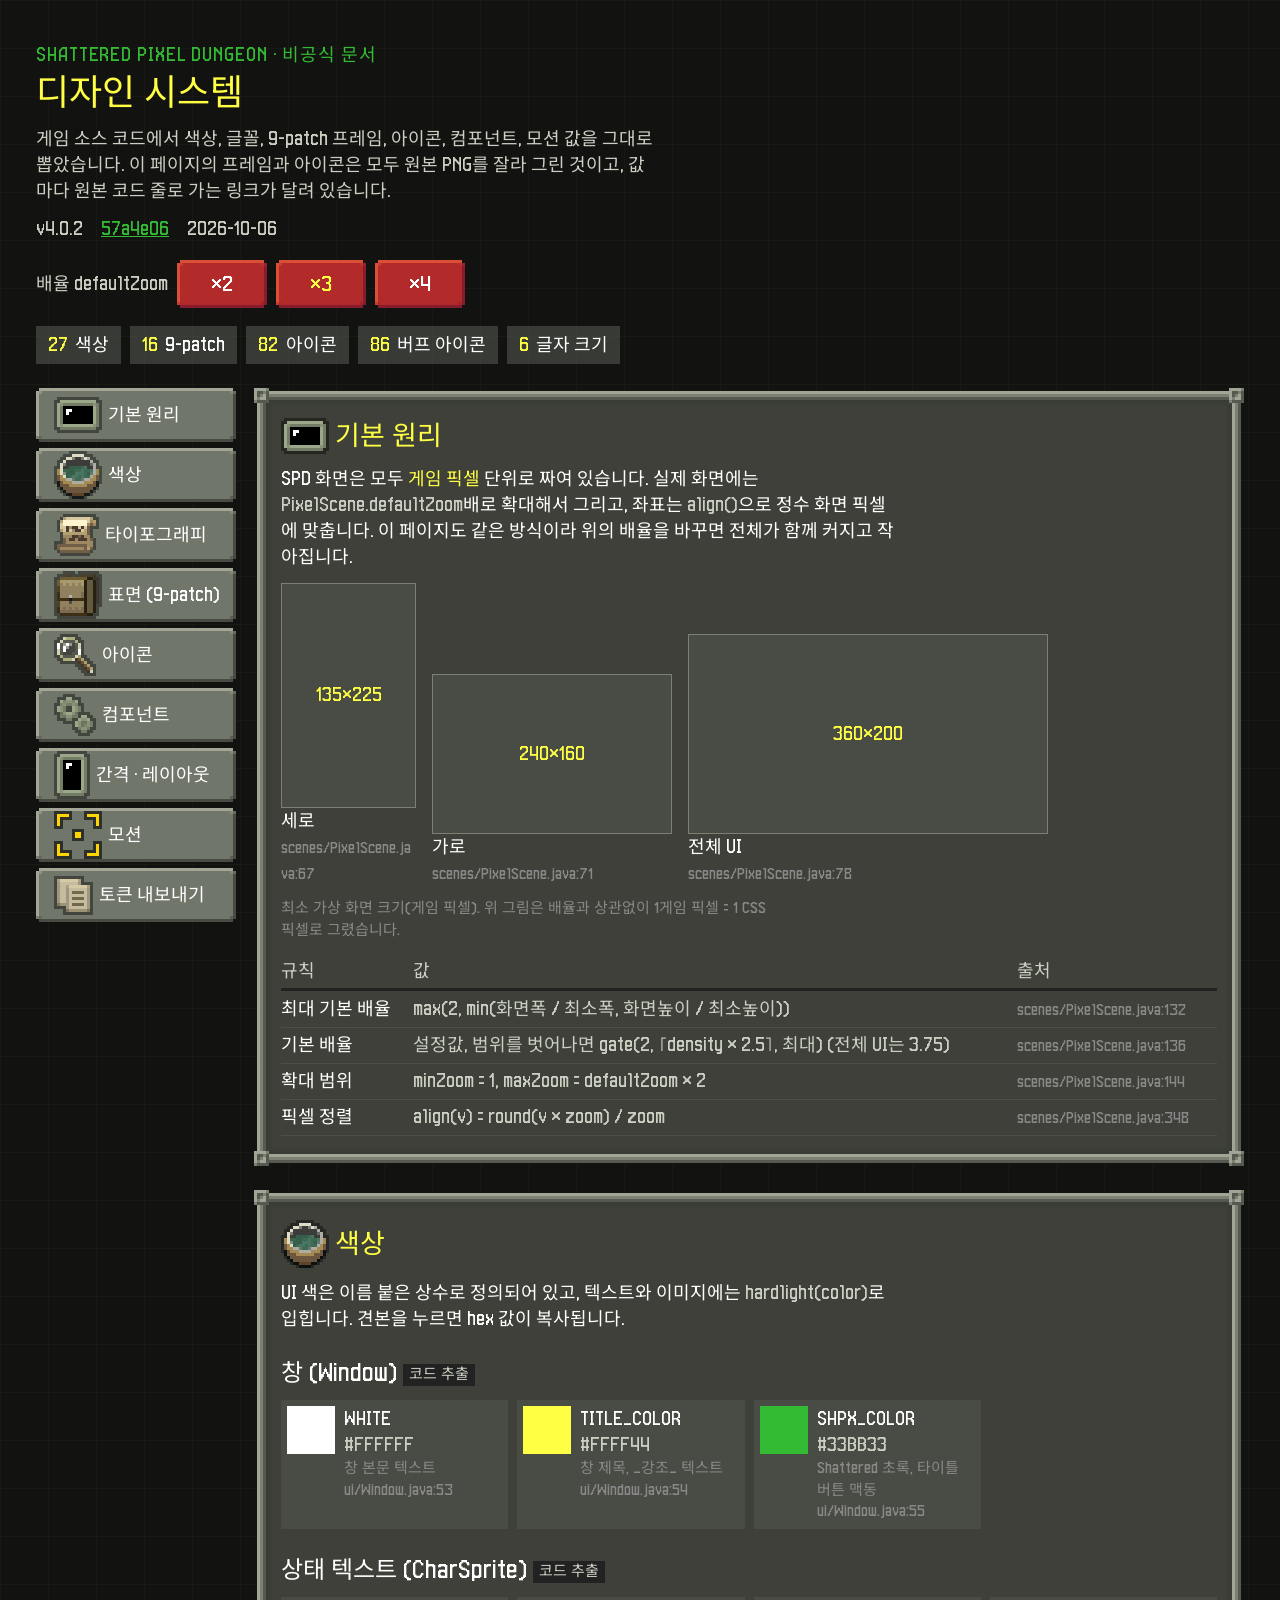
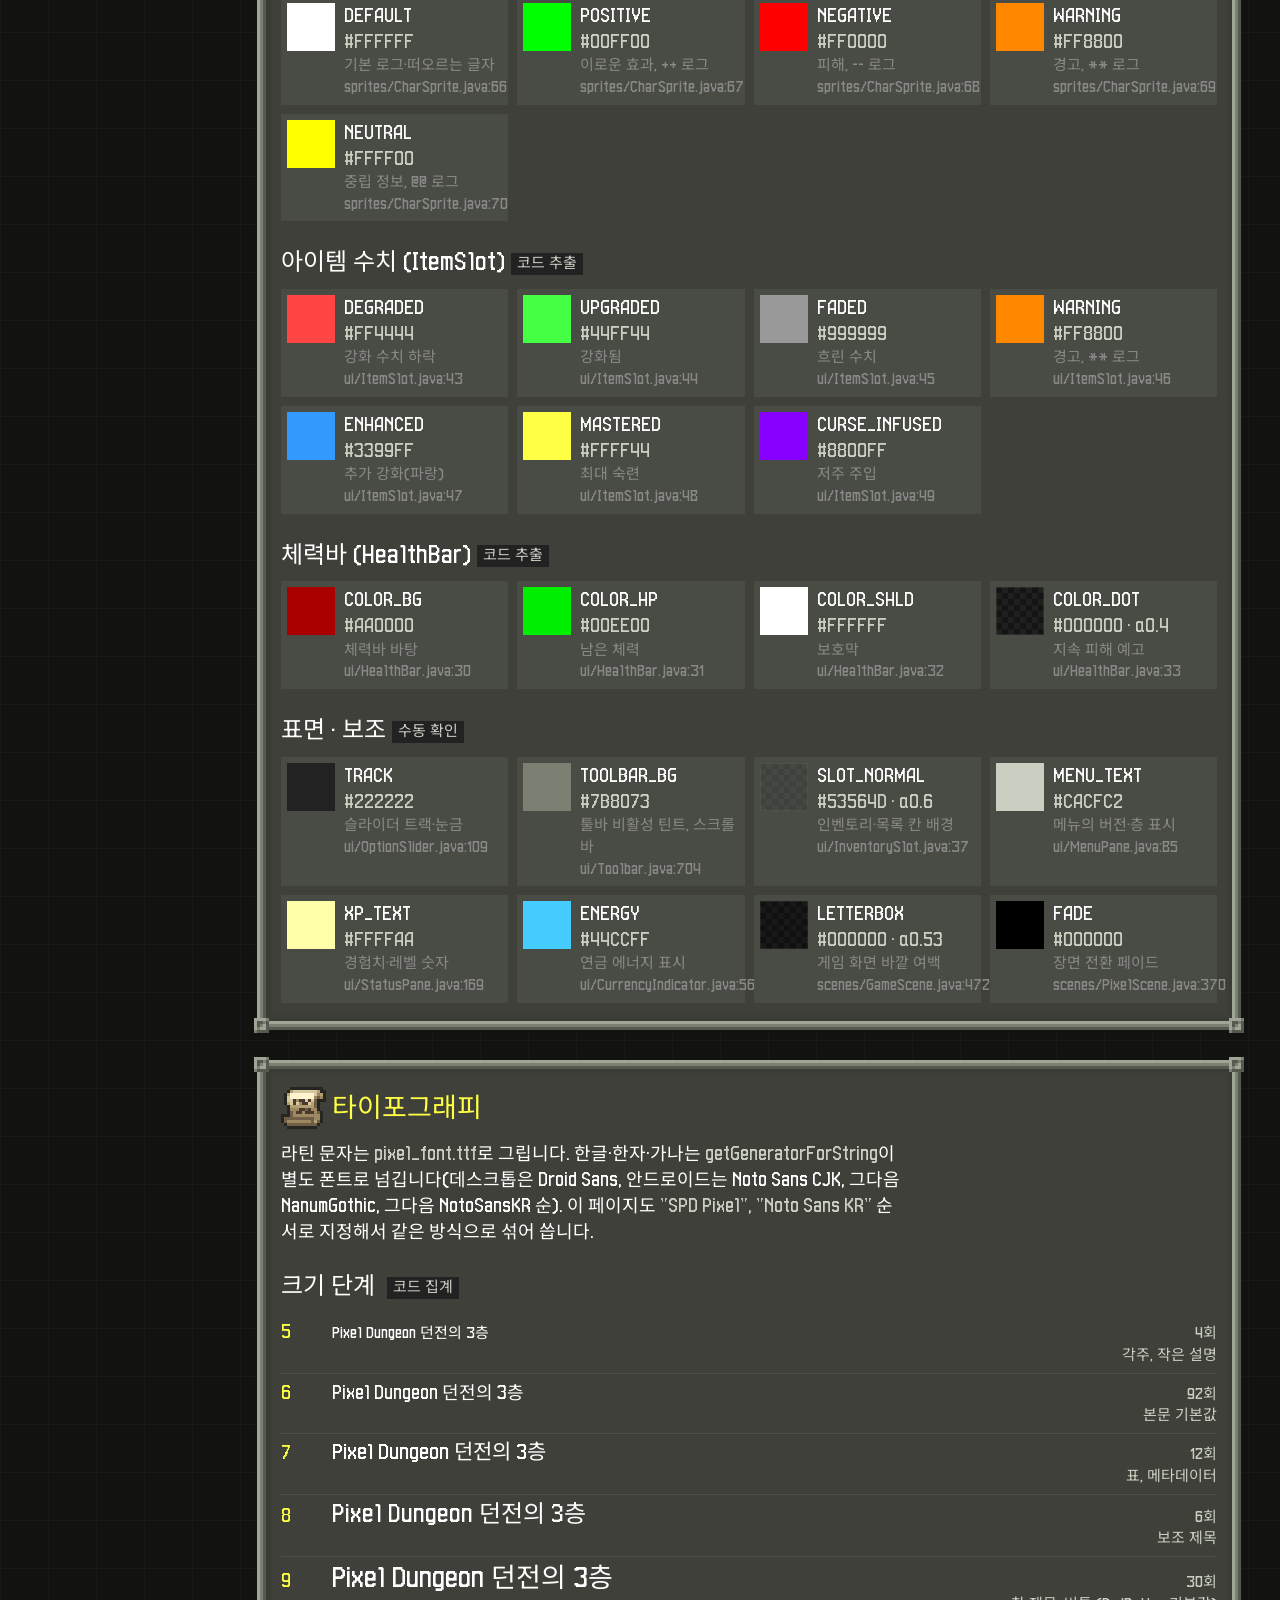
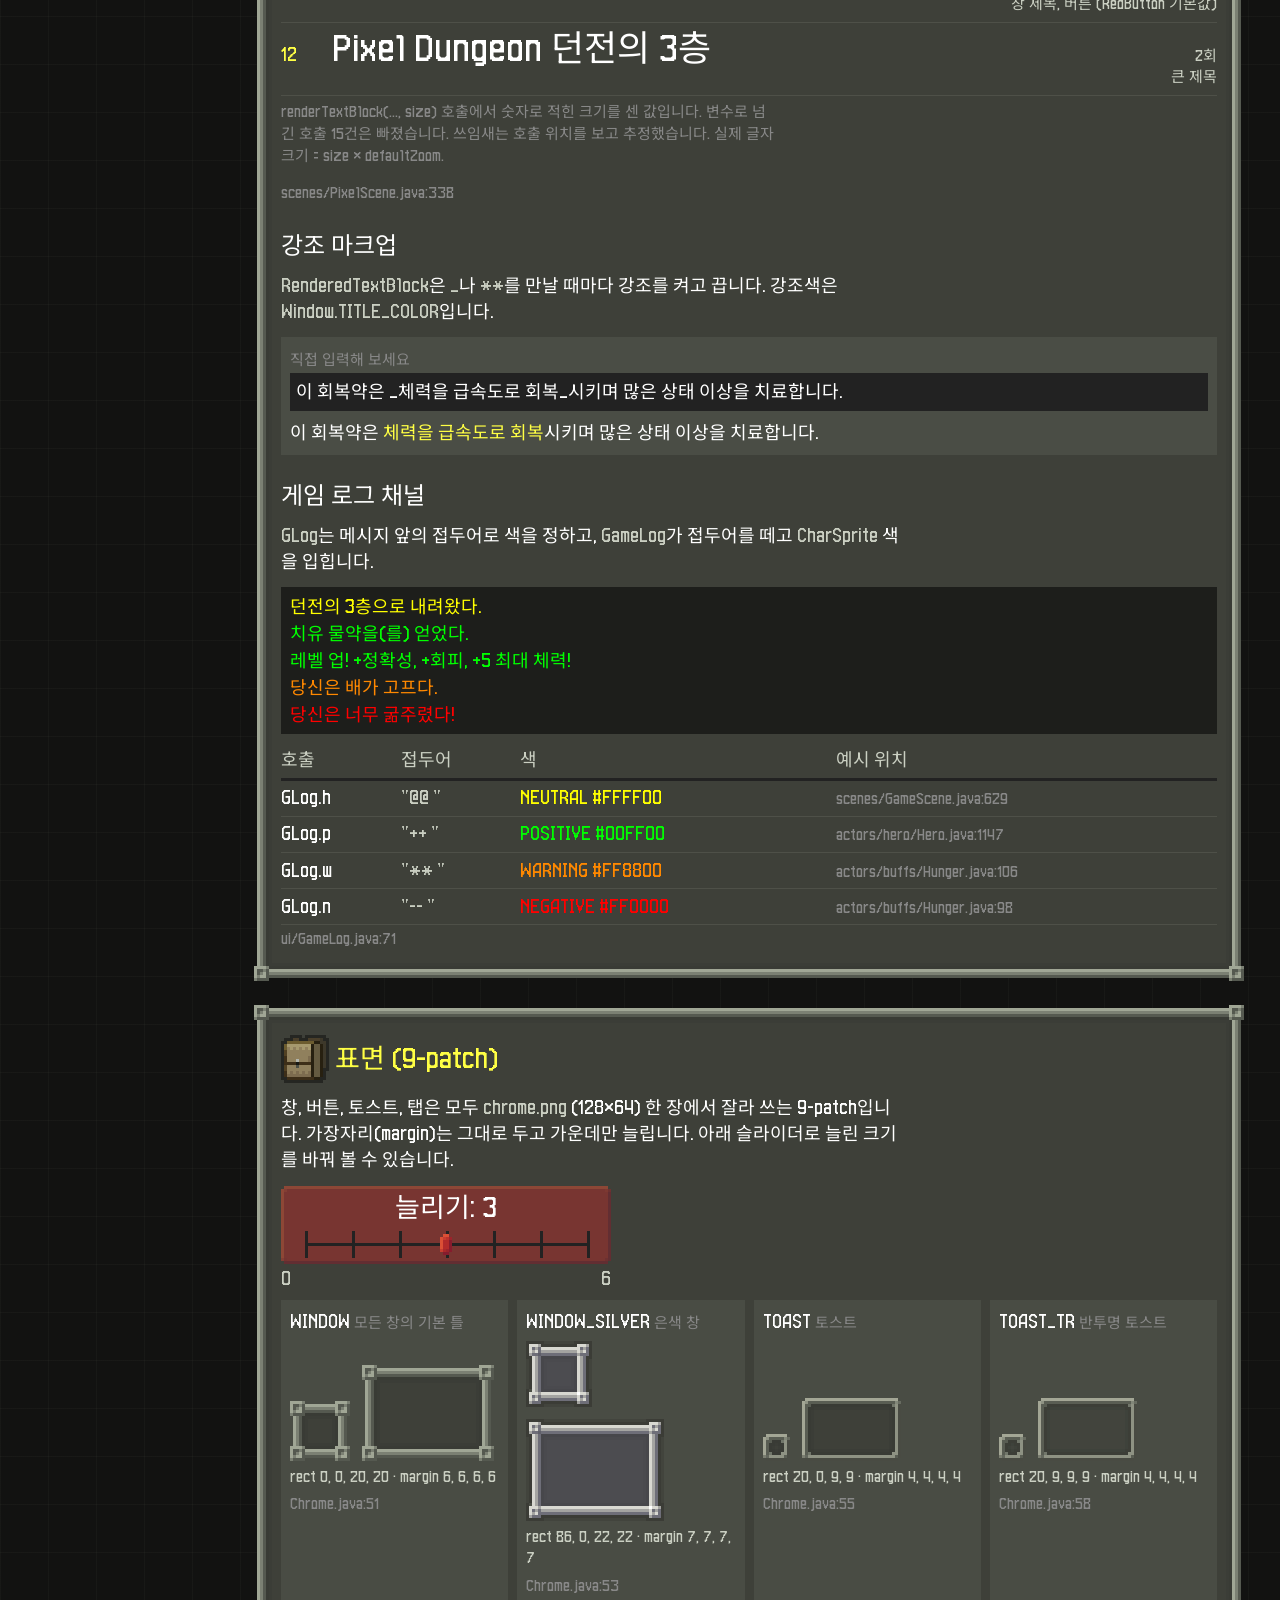
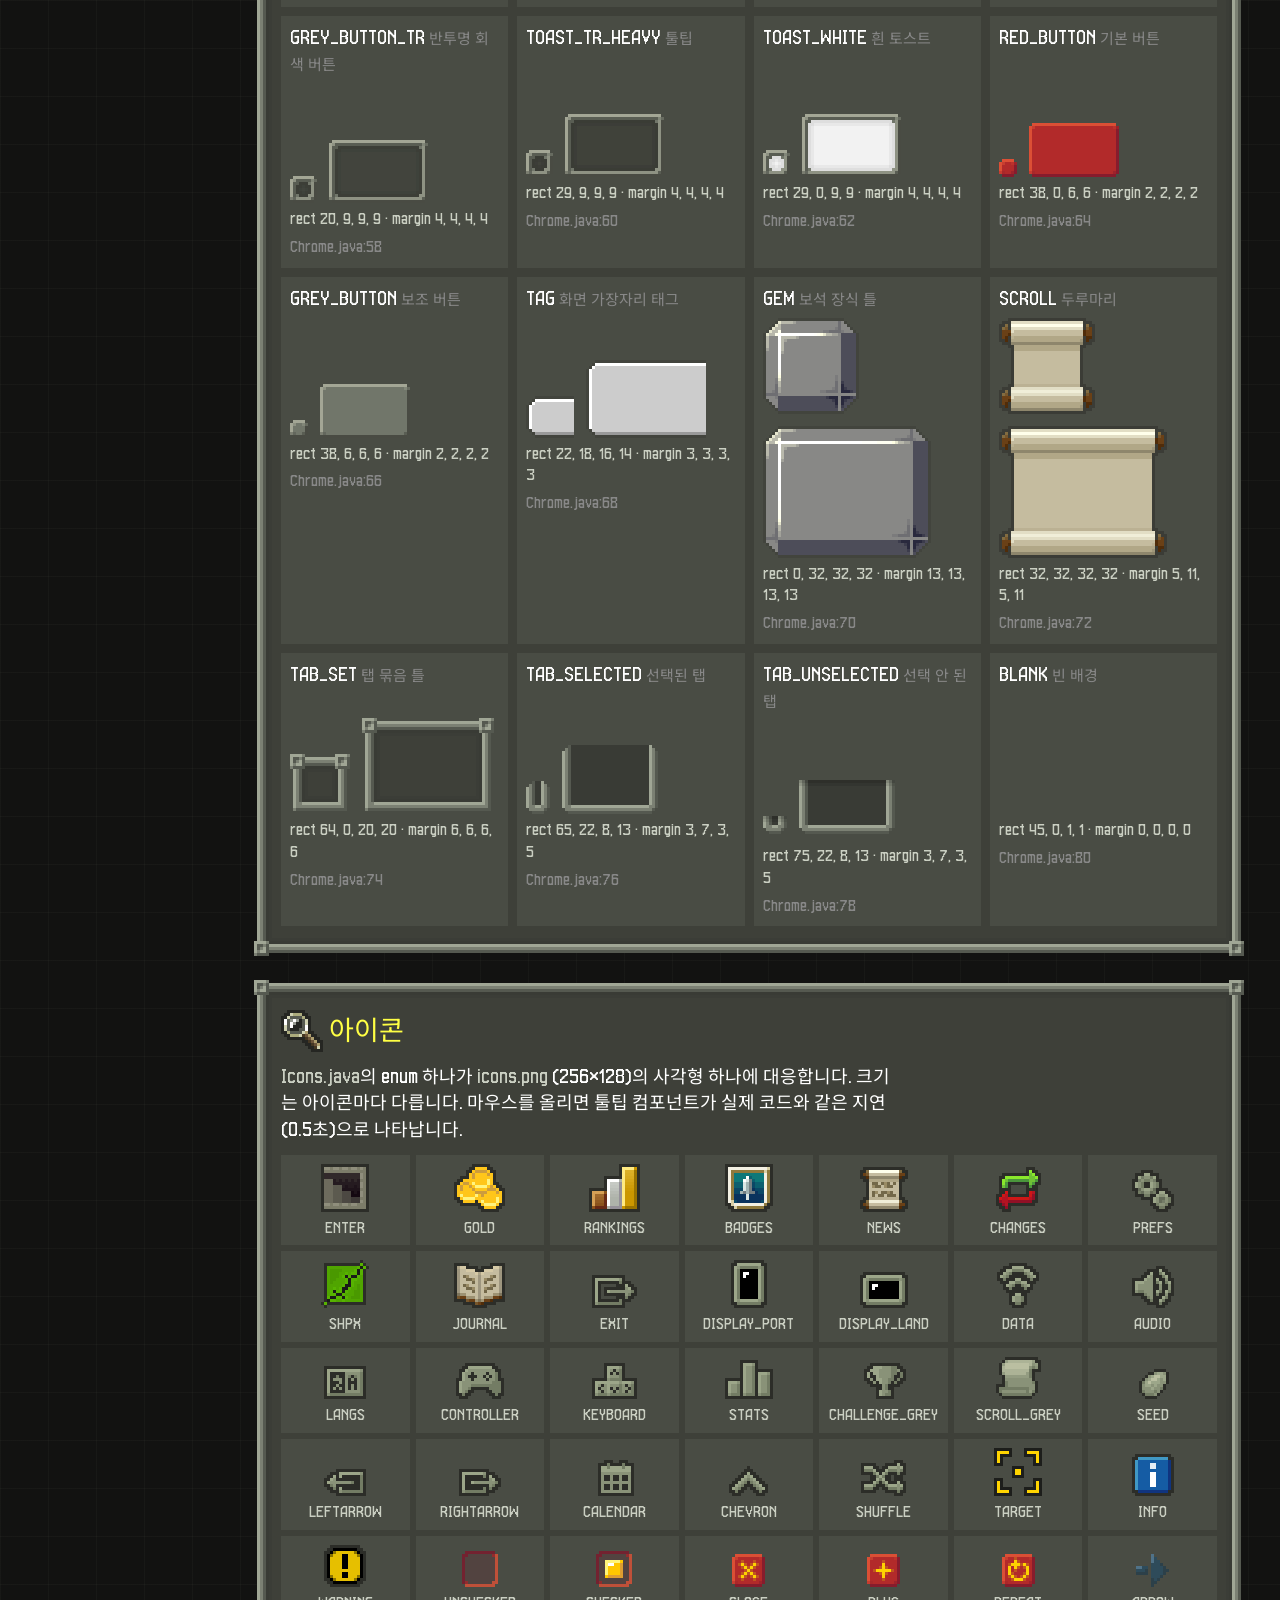
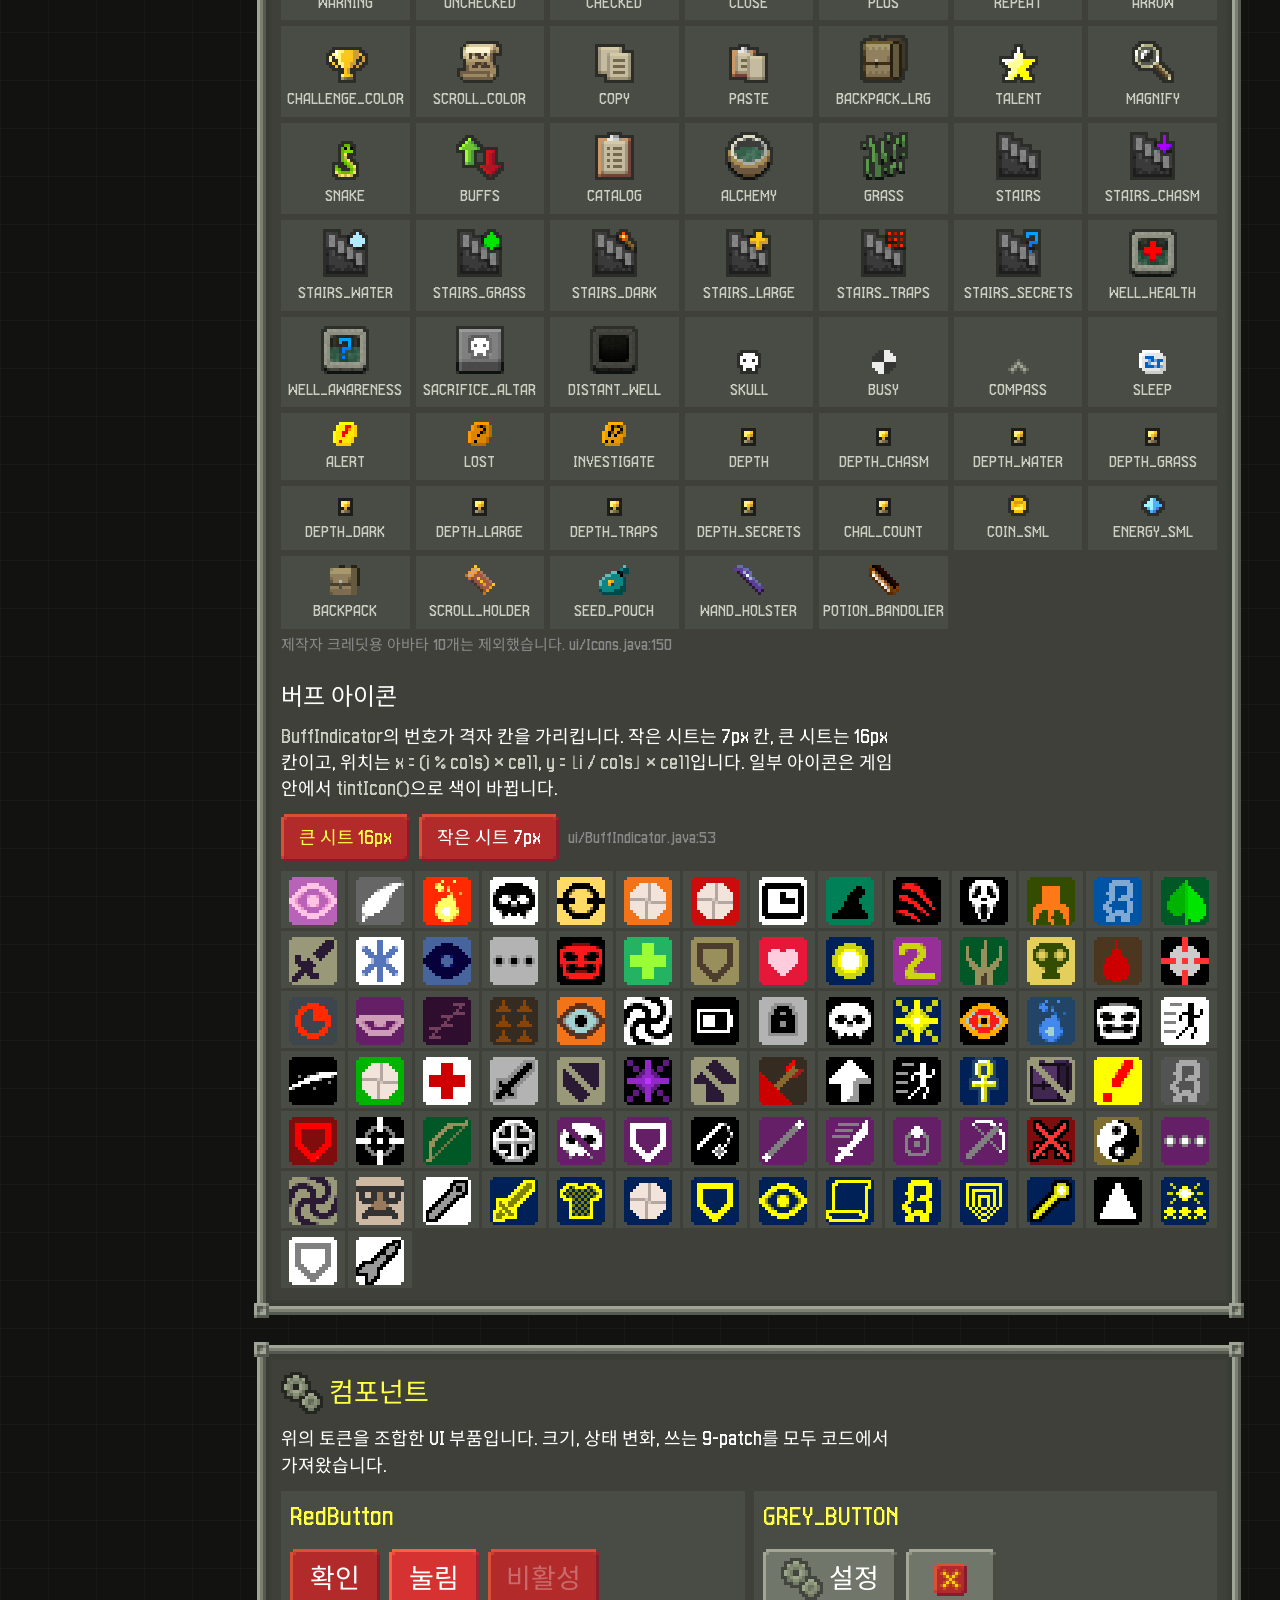
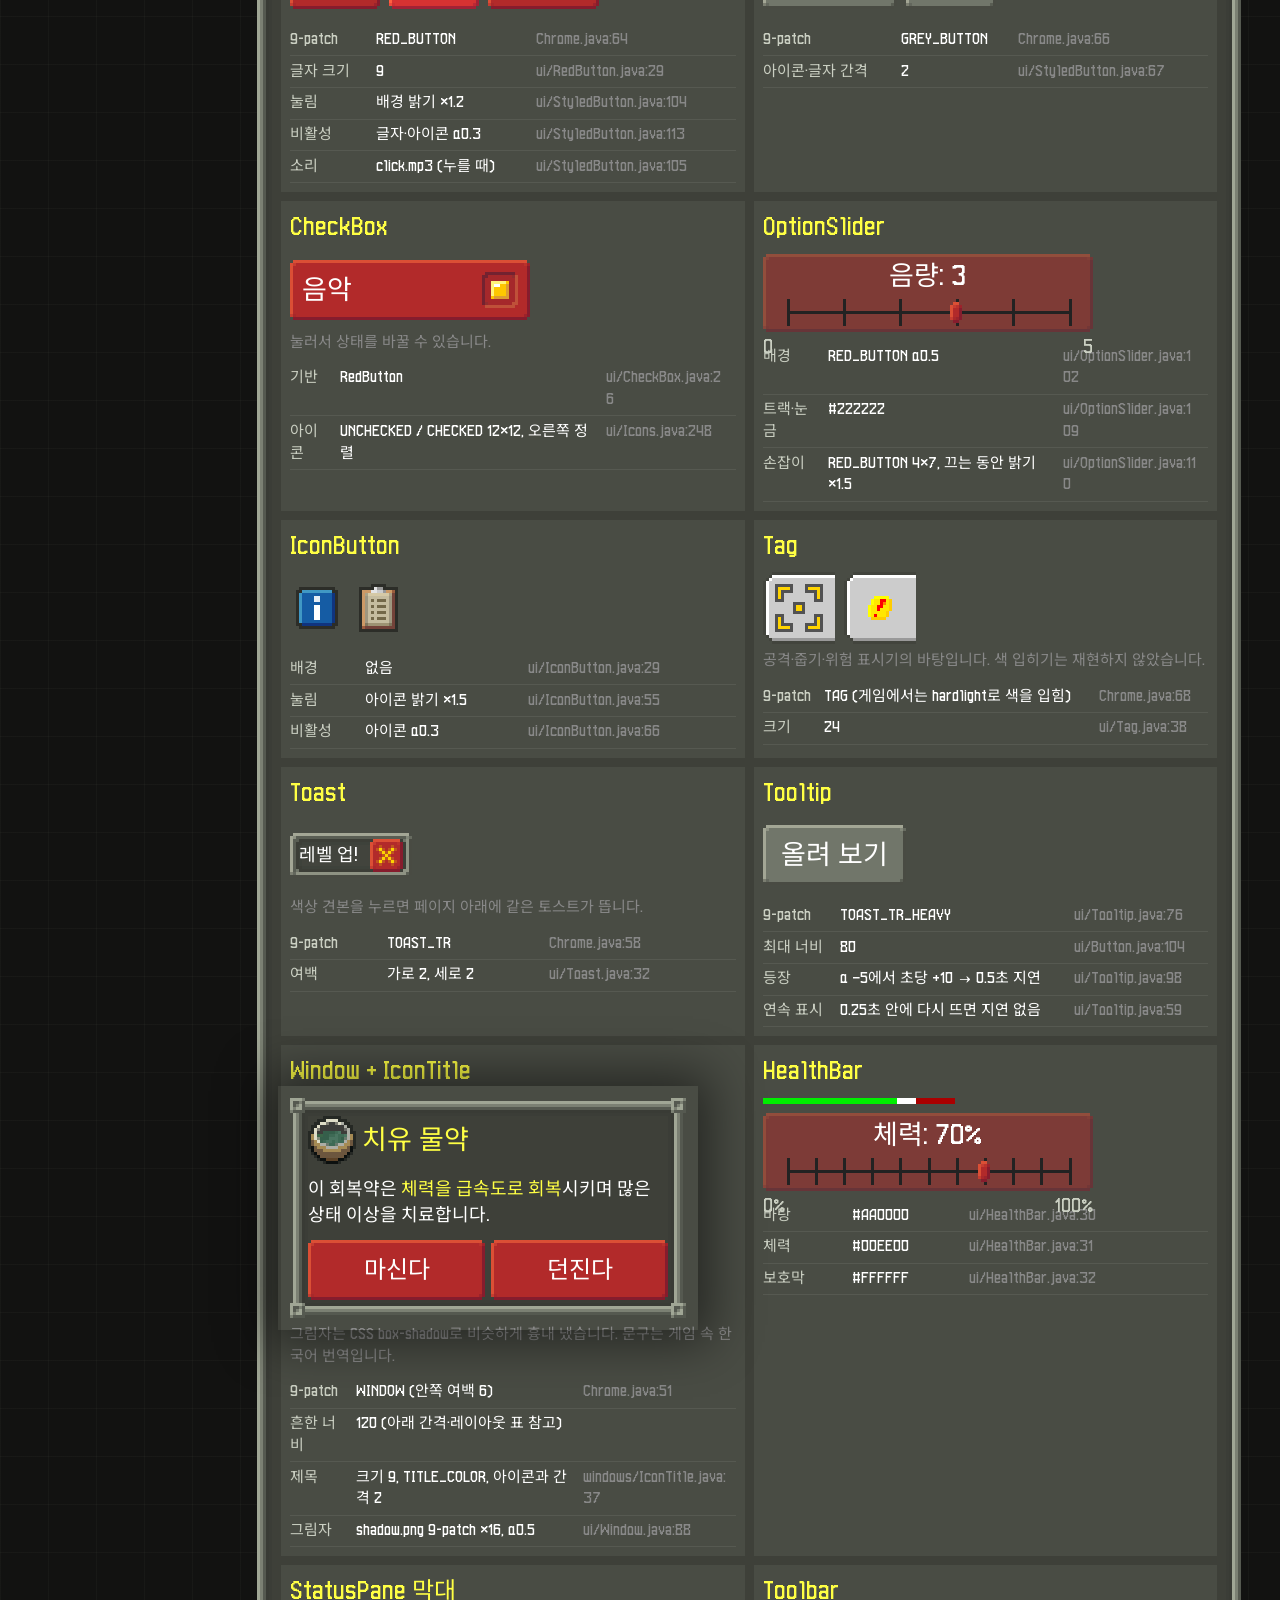
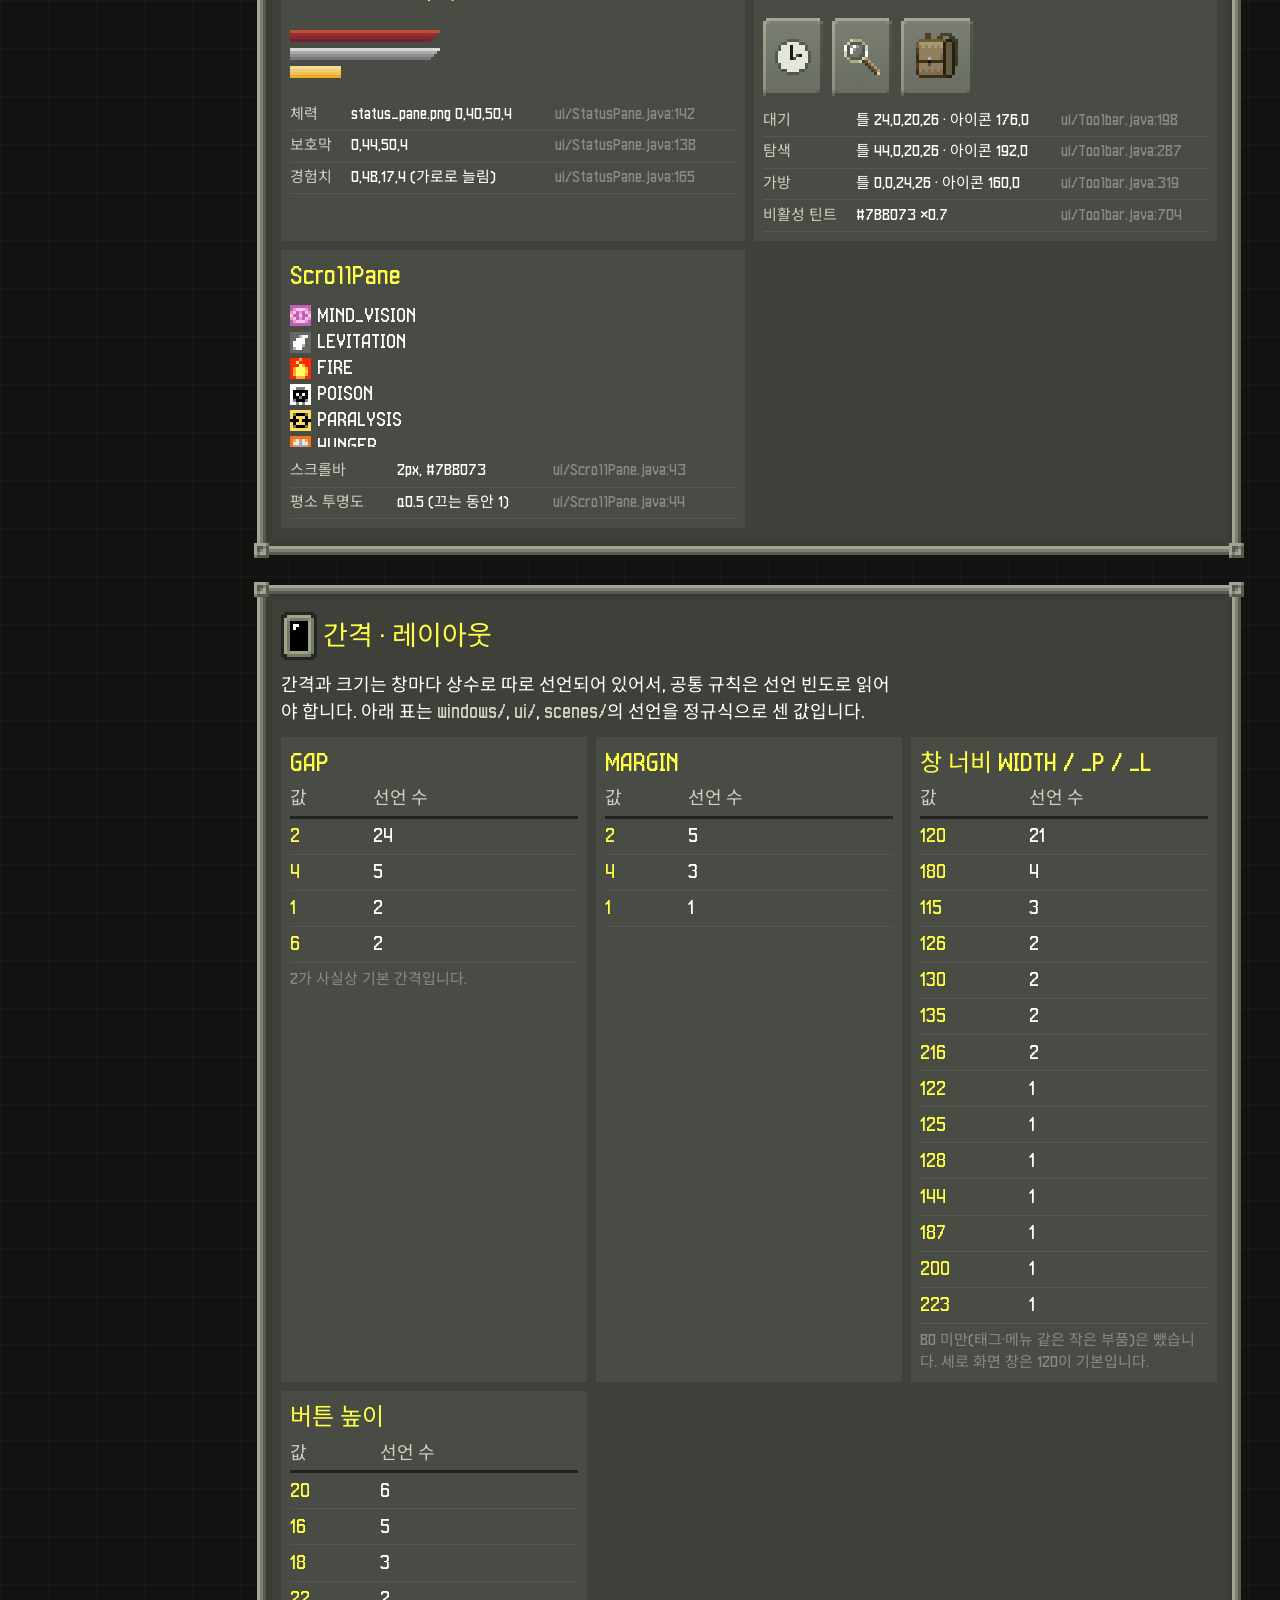
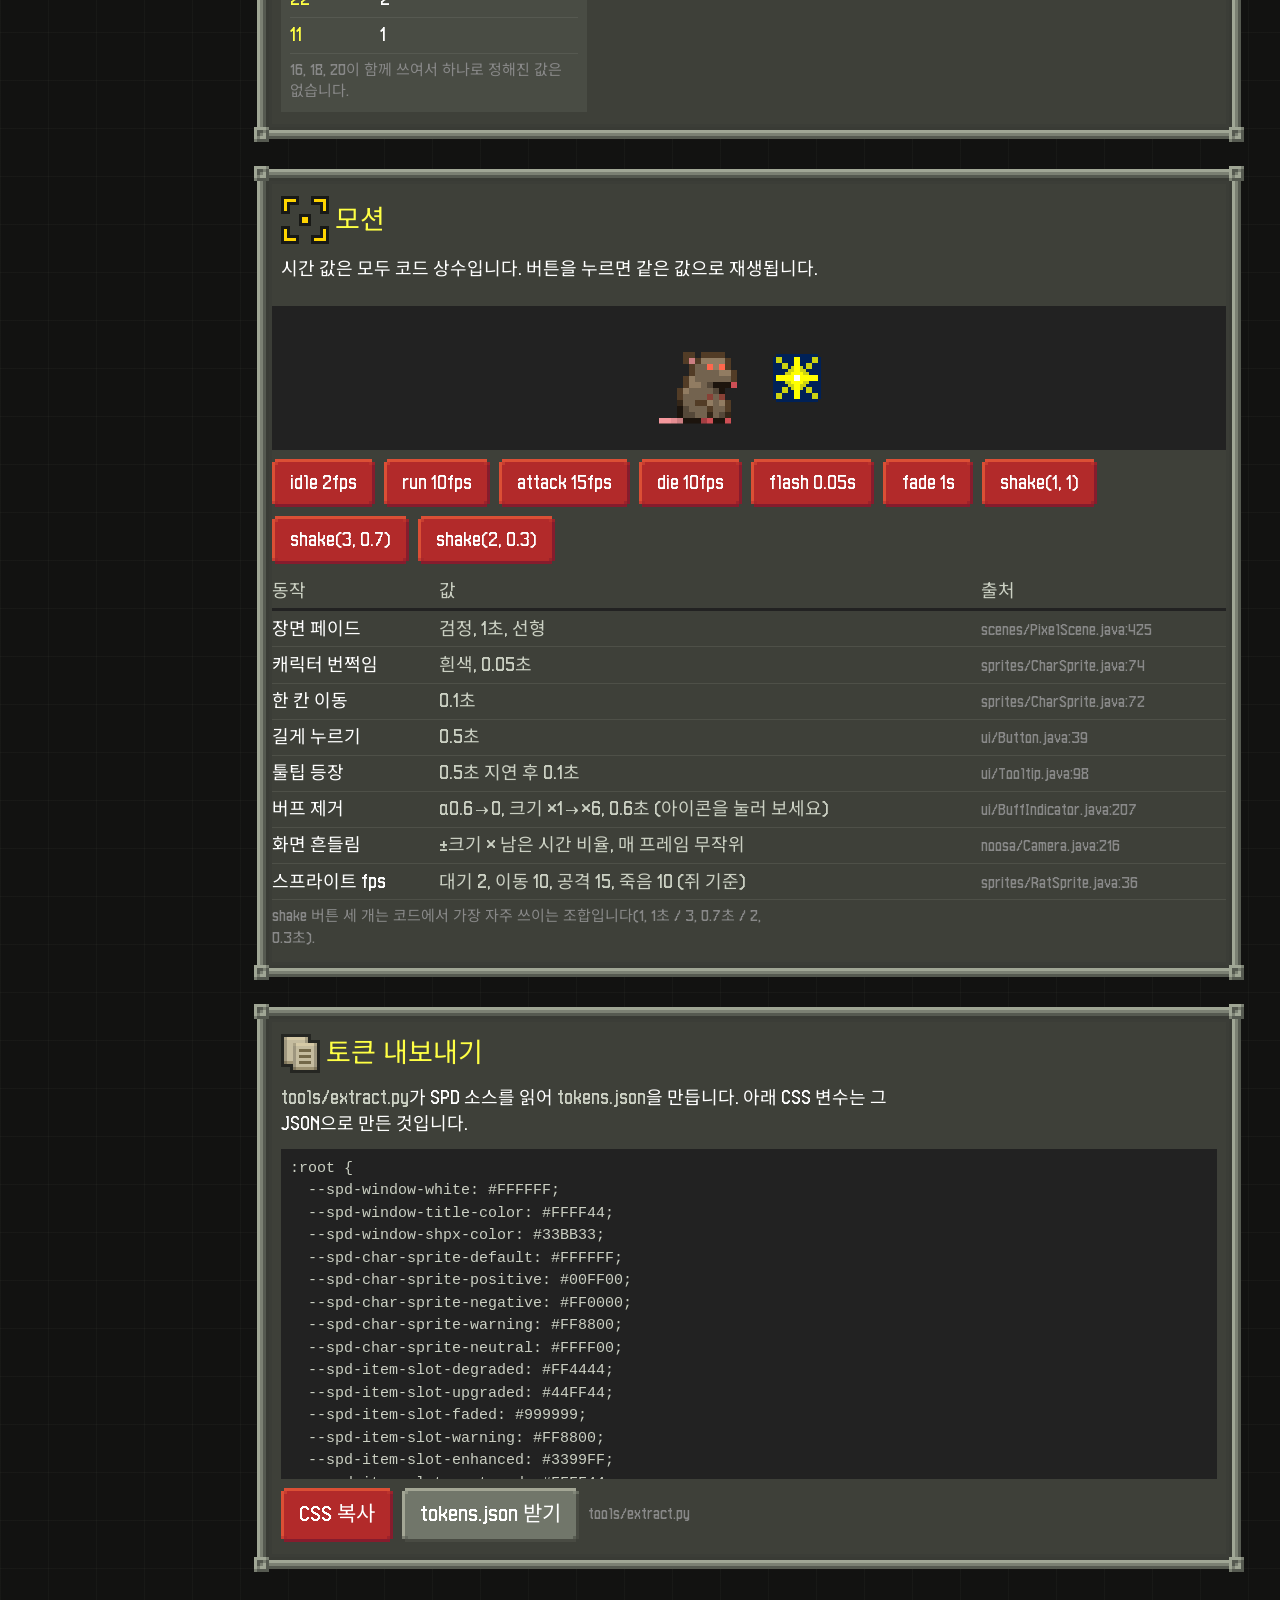
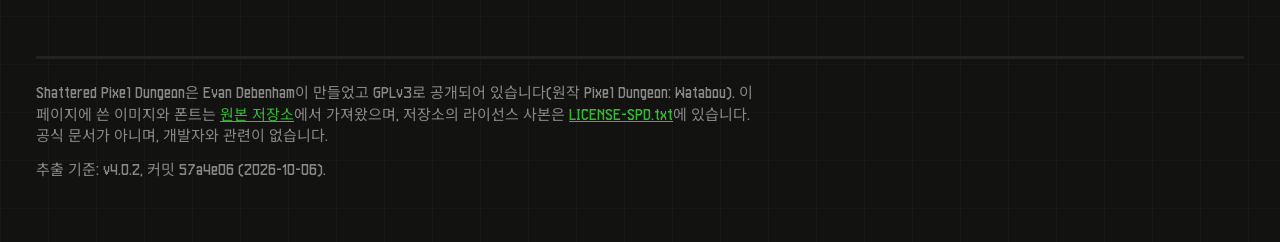
==== index.html @ 83bd65cb "Document SPD's UI design system from its source code Make Shattered Pixel Dungeon's visual language " ====
<!doctype html>
<html lang="ko">
<head>
<meta charset="utf-8">
<meta name="viewport" content="width=device-width, initial-scale=1">
<title>SPD 디자인 시스템</title>
<meta name="description" content="Shattered Pixel Dungeon 소스 코드에서 추출한 디자인 토큰과 UI 컴포넌트 문서 (비공식)">
<link rel="preconnect" href="https://fonts.googleapis.com">
<link rel="preconnect" href="https://fonts.gstatic.com" crossorigin>
<link href="https://fonts.googleapis.com/css2?family=Noto+Sans+KR:wght@400;700&display=swap" rel="stylesheet">
<style>
@font-face { font-family: "SPD Pixel"; src: url("assets/pixel_font.ttf") format("truetype"); font-display: swap; }

:root {
  --z: 3;                         /* PixelScene.defaultZoom: 1 game px = z CSS px */
  --u: calc(var(--z) * 1px);
  /* palette straight from the source (see 색상 section) */
  --white: #FFFFFF;               /* Window.WHITE */
  --title: #FFFF44;               /* Window.TITLE_COLOR */
  --shpx: #33BB33;                /* Window.SHPX_COLOR */
  --menu: #CACFC2;                /* MenuPane version text */
  --dim: #888888;                 /* TitleScene version text */
  --toolbar: #7B8073;             /* Toolbar.BGCOLOR / ScrollPane.THUMB_COLOR */
  --track: #222222;               /* OptionSlider track */
  --slot: rgba(83, 86, 77, .6);   /* InventorySlot.NORMAL 0x9953564D */
  --bg: #121211;                  /* page only, not a game token */
  --font: "SPD Pixel", "Noto Sans KR", sans-serif;
}

* { box-sizing: border-box; }
html { scroll-behavior: smooth; scroll-padding-top: 16px; }
body {
  margin: 0; color: var(--white); font-family: var(--font);
  font-size: calc(6 * var(--u)); line-height: 1.45;
  background-color: var(--bg);
  background-image:
    linear-gradient(rgba(123,128,115,.06) 1px, transparent 1px),
    linear-gradient(90deg, rgba(123,128,115,.06) 1px, transparent 1px);
  background-size: calc(16 * var(--u)) calc(16 * var(--u));
  -webkit-font-smoothing: none;
}
a { color: var(--shpx); }
:focus-visible { outline: 2px solid var(--shpx); outline-offset: 2px; }
.t5 { font-size: calc(5 * var(--u)); } .t6 { font-size: calc(6 * var(--u)); }
.t7 { font-size: calc(7 * var(--u)); } .t8 { font-size: calc(8 * var(--u)); }
.t9 { font-size: calc(9 * var(--u)); } .t12 { font-size: calc(12 * var(--u)); }
.hl { color: var(--title); }
.dim { color: var(--dim); }
.menu { color: var(--menu); }
code, .mono { font-family: var(--font); color: var(--menu); }
p { margin: 0 0 calc(4 * var(--u)); max-width: 62ch; }

/* ---------- sprites & 9-patch ---------- */
.spr {
  display: inline-block; flex: none; vertical-align: middle;
  width: calc(var(--w) * var(--u)); height: calc(var(--h) * var(--u));
  background-repeat: no-repeat;
  background-position: calc(var(--x) * var(--u) * -1) calc(var(--y) * var(--u) * -1);
  background-size: calc(var(--sw) * var(--u)) calc(var(--sh) * var(--u));
  image-rendering: pixelated;
}
.ch {
  border-style: solid; border-image-repeat: stretch; image-rendering: pixelated;
  border-width: calc(var(--mt) * var(--u)) calc(var(--mr) * var(--u)) calc(var(--mb) * var(--u)) calc(var(--ml) * var(--u));
}

/* ---------- page layout ---------- */
.wrap { max-width: 1240px; margin: 0 auto; padding: 0 16px; }
header.top { padding: calc(14 * var(--u)) 0 calc(8 * var(--u)); }
.kicker { color: var(--shpx); letter-spacing: .05em; }
h1 { margin: calc(2 * var(--u)) 0 calc(4 * var(--u)); font-size: calc(12 * var(--u)); line-height: 1.1; color: var(--title); font-weight: 400; }
.meta { display: flex; flex-wrap: wrap; gap: calc(2 * var(--u)) calc(6 * var(--u)); color: var(--menu); }
.zoom { display: flex; align-items: center; gap: calc(3 * var(--u)); margin-top: calc(6 * var(--u)); flex-wrap: wrap; }
.stats { display: flex; flex-wrap: wrap; gap: calc(3 * var(--u)); margin-top: calc(6 * var(--u)); }
.stat { padding: calc(2 * var(--u)) calc(4 * var(--u)); background: var(--slot); }
.stat b { color: var(--title); font-weight: 400; margin-right: .4em; }

.layout { display: grid; grid-template-columns: minmax(0, 1fr); gap: calc(6 * var(--u)); padding-bottom: calc(20 * var(--u)); }
nav.toc { display: flex; gap: calc(2 * var(--u)); overflow-x: auto; position: sticky; top: 0; z-index: 5; padding: 8px 0; background: var(--bg); }
nav.toc a { white-space: nowrap; text-decoration: none; }
@media (min-width: 980px) {
  .layout { grid-template-columns: 200px minmax(0, 1fr); }
  nav.toc { flex-direction: column; align-self: start; top: 16px; overflow: visible; background: none; padding: 0; }
}

/* ---------- section window ---------- */
section.win { margin-bottom: calc(8 * var(--u)); }
section.win > .inner { padding: calc(4 * var(--u)) calc(3 * var(--u)); }
.icontitle { display: flex; align-items: center; gap: calc(2 * var(--u)); margin: 0 0 calc(4 * var(--u)); font-size: calc(9 * var(--u)); font-weight: 400; color: var(--title); line-height: 1.2; }
h3 { font-size: calc(8 * var(--u)); font-weight: 400; color: var(--white); margin: calc(8 * var(--u)) 0 calc(3 * var(--u)); }
.src { font-size: calc(5 * var(--u)); color: var(--dim); text-decoration: none; word-break: break-all; }
.src:hover { color: var(--shpx); }
.prov { display: inline-block; font-size: calc(5 * var(--u)); padding: 0 calc(2 * var(--u)); background: var(--track); color: var(--menu); margin-left: calc(2 * var(--u)); vertical-align: middle; }
.prov.inf { color: #FF8800; }
.grid { display: grid; gap: calc(3 * var(--u)); grid-template-columns: repeat(auto-fill, minmax(calc(64 * var(--u)), 1fr)); }
.card { background: var(--slot); padding: calc(3 * var(--u)); min-width: 0; }
.row { display: flex; align-items: center; gap: calc(3 * var(--u)); flex-wrap: wrap; }
.scroll-x { overflow-x: auto; }

table { border-collapse: collapse; width: 100%; font-size: calc(6 * var(--u)); }
th, td { text-align: left; padding: calc(1.5 * var(--u)) calc(3 * var(--u)) calc(1.5 * var(--u)) 0; vertical-align: top; }
th { color: var(--menu); font-weight: 400; border-bottom: var(--u) solid var(--track); }
td { border-bottom: 1px solid rgba(123,128,115,.25); }
td.num { color: var(--title); }

/* ---------- swatches ---------- */
.swatch { display: flex; gap: calc(3 * var(--u)); align-items: flex-start; text-align: left; background: var(--slot); padding: calc(2 * var(--u)); border: 0; color: inherit; font: inherit; cursor: pointer; min-width: 0; }
.chip { flex: none; width: calc(16 * var(--u)); height: calc(16 * var(--u)); box-shadow: inset 0 0 0 1px rgba(255,255,255,.15);
  background-image: linear-gradient(45deg,#333 25%,transparent 25%,transparent 75%,#333 75%), linear-gradient(45deg,#333 25%,#222 25%,#222 75%,#333 75%);
  background-size: calc(4 * var(--u)) calc(4 * var(--u)); background-position: 0 0, calc(2 * var(--u)) calc(2 * var(--u)); position: relative; }
.chip i { position: absolute; inset: 0; }
.swatch .nm { display: block; }
.swatch .hx { display: block; color: var(--menu); }
.swatch .use { display: block; font-size: calc(5 * var(--u)); color: var(--dim); }

/* ---------- typography ---------- */
.scale-row { display: grid; grid-template-columns: calc(14 * var(--u)) minmax(0,1fr) auto; gap: calc(3 * var(--u)); align-items: baseline; padding: calc(2 * var(--u)) 0; border-bottom: 1px solid rgba(123,128,115,.25); }
.scale-row .sample { line-height: 1.15; overflow-wrap: anywhere; }
.playground input { width: 100%; font: inherit; color: var(--white); background: var(--track); border: 0; padding: calc(2 * var(--u)); }
.log { background: rgba(0,0,0,.53); padding: calc(2 * var(--u)) calc(3 * var(--u)); }
.log div { line-height: 1.5; }

/* ---------- chrome gallery ---------- */
.chrome-card { display: flex; flex-direction: column; gap: calc(2 * var(--u)); }
.chrome-demo { display: flex; flex-wrap: wrap; align-items: flex-end; gap: calc(4 * var(--u)); min-height: calc(40 * var(--u)); }
.chrome-demo .stretch { width: calc(var(--sw-w) * var(--u)); height: calc(var(--sw-h) * var(--u)); }

/* ---------- icons ---------- */
.icon-grid { display: grid; gap: calc(2 * var(--u)); grid-template-columns: repeat(auto-fill, minmax(calc(40 * var(--u)), 1fr)); }
.icon-cell { display: flex; flex-direction: column; align-items: center; justify-content: flex-end; gap: calc(2 * var(--u)); padding: calc(3 * var(--u)) calc(1 * var(--u)) calc(2 * var(--u)); background: var(--slot); min-width: 0; }
.icon-cell .nm { font-size: calc(5 * var(--u)); color: var(--menu); max-width: 100%; overflow: hidden; text-overflow: ellipsis; white-space: nowrap; }
.buff-grid { display: grid; gap: calc(1 * var(--u)); grid-template-columns: repeat(auto-fill, minmax(calc(20 * var(--u)), 1fr)); }
.buff-grid .icon-cell { padding: calc(2 * var(--u)) 0 calc(1 * var(--u)); }

/* ---------- components ---------- */
.btn { position: relative; display: inline-flex; align-items: center; justify-content: center; gap: calc(2 * var(--u));
  height: calc(var(--bh, 20) * var(--u)); padding: 0 calc(6 * var(--u)); min-width: calc(30 * var(--u));
  border: 0; background: none; color: var(--white); font: inherit; font-size: calc(9 * var(--u)); line-height: 1; cursor: pointer; }
.btn > .bg { position: absolute; inset: 0; }
.btn > .lbl, .btn > .spr { position: relative; }
.btn:active > .bg, .btn.pressed > .bg { filter: brightness(1.2); }      /* StyledButton: bg.brightness(1.2f) */
.btn[aria-disabled="true"] > .lbl, .btn[aria-disabled="true"] > .spr { opacity: .3; } /* enable(false): alpha 0.3 */
.btn[aria-disabled="true"] { cursor: not-allowed; }
.btn[aria-pressed="true"] > .lbl { color: var(--title); }
.btn.checkbox { justify-content: space-between; min-width: calc(80 * var(--u)); padding: 0 calc(4 * var(--u)); }
.iconbtn { border: 0; background: none; padding: calc(2 * var(--u)); cursor: pointer; }
.iconbtn:active .spr { filter: brightness(1.5); }                   /* IconButton: icon.brightness(1.5f) */

.slider { position: relative; width: calc(110 * var(--u)); height: calc(26 * var(--u)); }
.slider > .bg { position: absolute; inset: 0; opacity: .5; }           /* bg RED_BUTTON alpha 0.5 */
.slider .ttl { position: absolute; top: calc(3 * var(--u)); left: 0; right: 0; text-align: center; font-size: calc(9 * var(--u)); line-height: 1; }
.slider .track { position: absolute; left: calc(8 * var(--u)); right: calc(8 * var(--u)); bottom: calc(6 * var(--u)); height: var(--u); background: var(--track); }
.slider .tick { position: absolute; top: calc(-4 * var(--u)); width: var(--u); height: calc(9 * var(--u)); background: var(--track); }
.slider .knob { position: absolute; top: calc(-3 * var(--u)); width: calc(4 * var(--u)); height: calc(7 * var(--u)); transform: translateX(-50%); }
.slider.drag .knob { filter: brightness(1.5); }
.slider input { position: absolute; inset: 0; width: 100%; height: 100%; opacity: 0; cursor: pointer; margin: 0; }
.slider .lo, .slider .hi { position: absolute; bottom: calc(-8 * var(--u)); font-size: calc(6 * var(--u)); color: var(--menu); line-height: 1; }
.slider .lo { left: 0; } .slider .hi { right: 0; }

.toast { position: relative; display: inline-flex; align-items: center; gap: calc(4 * var(--u)); padding: calc(2 * var(--u)) calc(3 * var(--u)); }
.toast > .bg { position: absolute; inset: 0; }
.toast > * { position: relative; }
#toast-host { position: fixed; left: 50%; bottom: 16px; transform: translateX(-50%); z-index: 20; pointer-events: none; transition: opacity .2s; max-width: calc(100vw - 32px); }
#toast-host[hidden] { display: block; opacity: 0; }

.tooltip { position: fixed; z-index: 30; pointer-events: none; max-width: calc(80 * var(--u)); padding: calc(1 * var(--u)) calc(2 * var(--u)); font-size: calc(6 * var(--u)); line-height: 1.3; opacity: 0; transition: opacity .1s linear; }
.tooltip.show { opacity: 1; }

.window-demo { width: min(100%, calc(120 * var(--u) + 12 * var(--u))); position: relative; }
.window-demo .shadow { position: absolute; inset: calc(-4 * var(--u)); opacity: .5; }
.window-demo .body { position: relative; }
.window-demo .acts { display: flex; gap: calc(2 * var(--u)); margin-top: calc(4 * var(--u)); }
.window-demo .acts .btn { flex: 1; min-width: 0; padding: 0; }

.hpbar { position: relative; width: calc(64 * var(--u)); height: calc(2 * var(--u)); background: #AA0000; }
.hpbar i { position: absolute; left: 0; top: 0; bottom: 0; }

.tag { position: relative; display: inline-flex; align-items: center; justify-content: center; width: calc(24 * var(--u)); height: calc(24 * var(--u)); }
.tag > .bg { position: absolute; inset: 0; }
.tag > .spr { position: relative; }

.scrollpane { height: calc(48 * var(--u)); overflow-y: auto; padding-right: calc(3 * var(--u)); scrollbar-width: thin; scrollbar-color: rgba(123,128,115,.5) transparent; }
.scrollpane::-webkit-scrollbar { width: calc(2 * var(--u)); }
.scrollpane::-webkit-scrollbar-thumb { background: rgba(123,128,115,.5); }
.scrollpane::-webkit-scrollbar-thumb:active { background: #7B8073; }

/* ---------- motion ---------- */
.stage { position: relative; height: calc(48 * var(--u)); background: var(--track); overflow: hidden; display: flex; align-items: center; justify-content: center; gap: calc(16 * var(--u)); }
.stage .fade { position: absolute; inset: 0; background: #000; opacity: 0; pointer-events: none; }
.flash { filter: brightness(0) invert(1); }
.buff-pop { position: absolute; pointer-events: none; }

pre.code { background: var(--track); padding: calc(3 * var(--u)); overflow: auto; font-size: calc(5 * var(--u)); line-height: 1.5; color: var(--menu); max-height: calc(110 * var(--u)); margin: 0 0 calc(3 * var(--u)); }

footer { color: var(--dim); font-size: calc(5 * var(--u)); padding: calc(8 * var(--u)) 0 calc(16 * var(--u)); border-top: var(--u) solid var(--track); }
footer p { max-width: 90ch; }

@media (prefers-reduced-motion: reduce) {
  html { scroll-behavior: auto; }
  .tooltip { transition: none; }
}
</style>
</head>
<body>
<div class="wrap">
  <header class="top">
    <div class="kicker t6">SHATTERED PIXEL DUNGEON · 비공식 문서</div>
    <h1>디자인 시스템</h1>
    <p class="menu">게임 소스 코드에서 색상, 글꼴, 9-patch 프레임, 아이콘, 컴포넌트, 모션 값을 그대로 뽑았습니다. 이 페이지의 프레임과 아이콘은 모두 원본 PNG를 잘라 그린 것이고, 값마다 원본 코드 줄로 가는 링크가 달려 있습니다.</p>
    <div class="meta t6" id="meta"></div>
    <div class="zoom" role="group" aria-label="픽셀 배율">
      <span class="menu">배율 <code>defaultZoom</code></span>
      <span id="zoom-btns" class="row"></span>
    </div>
    <div class="stats" id="stats"></div>
  </header>

  <div class="layout">
    <nav class="toc t6" aria-label="목차" id="toc"></nav>
    <main>
      <section class="win" id="foundations" data-title="기본 원리" data-icon="DISPLAY_LAND">
        <p>SPD 화면은 모두 <span class="hl">게임 픽셀</span> 단위로 짜여 있습니다. 실제 화면에는 <code>PixelScene.defaultZoom</code>배로 확대해서 그리고, 좌표는 <code>align()</code>으로 정수 화면 픽셀에 맞춥니다. 이 페이지도 같은 방식이라 위의 배율을 바꾸면 전체가 함께 커지고 작아집니다.</p>
        <div id="screens"></div>
      </section>

      <section class="win" id="colors" data-title="색상" data-icon="ALCHEMY">
        <p>UI 색은 이름 붙은 상수로 정의되어 있고, 텍스트와 이미지에는 <code>hardlight(color)</code>로 입힙니다. 견본을 누르면 hex 값이 복사됩니다.</p>
        <div id="color-groups"></div>
      </section>

      <section class="win" id="type" data-title="타이포그래피" data-icon="SCROLL_COLOR">
        <p>라틴 문자는 <code>pixel_font.ttf</code>로 그립니다. 한글·한자·가나는 <code>getGeneratorForString</code>이 별도 폰트로 넘깁니다(데스크톱은 Droid Sans, 안드로이드는 Noto Sans CJK, 그다음 NanumGothic, 그다음 NotoSansKR 순). 이 페이지도 <code>"SPD Pixel", "Noto Sans KR"</code> 순서로 지정해서 같은 방식으로 섞어 씁니다.</p>
        <h3>크기 단계 <span class="prov">코드 집계</span></h3>
        <div id="type-scale"></div>
        <h3>강조 마크업</h3>
        <p><code>RenderedTextBlock</code>은 <code>_</code>나 <code>**</code>를 만날 때마다 강조를 켜고 끕니다. 강조색은 <code>Window.TITLE_COLOR</code>입니다.</p>
        <div class="playground card">
          <label for="markup-in" class="t5 dim">직접 입력해 보세요</label>
          <input id="markup-in" value="이 회복약은 _체력을 급속도로 회복_시키며 많은 상태 이상을 치료합니다.">
          <div id="markup-out" class="t6" style="margin-top:calc(3*var(--u))"></div>
        </div>
        <h3>게임 로그 채널</h3>
        <p><code>GLog</code>는 메시지 앞의 접두어로 색을 정하고, <code>GameLog</code>가 접두어를 떼고 <code>CharSprite</code> 색을 입힙니다.</p>
        <div id="glog"></div>
      </section>

      <section class="win" id="chrome" data-title="표면 (9-patch)" data-icon="BACKPACK_LRG">
        <p>창, 버튼, 토스트, 탭은 모두 <code>chrome.png</code> (128×64) 한 장에서 잘라 쓰는 9-patch입니다. 가장자리(margin)는 그대로 두고 가운데만 늘립니다. 아래 슬라이더로 늘린 크기를 바꿔 볼 수 있습니다.</p>
        <div id="chrome-ctrl" style="margin-bottom:calc(12*var(--u))"></div>
        <div id="chrome-grid" class="grid"></div>
      </section>

      <section class="win" id="icons" data-title="아이콘" data-icon="MAGNIFY">
        <p><code>Icons.java</code>의 enum 하나가 <code>icons.png</code> (256×128)의 사각형 하나에 대응합니다. 크기는 아이콘마다 다릅니다. 마우스를 올리면 툴팁 컴포넌트가 실제 코드와 같은 지연(0.5초)으로 나타납니다.</p>
        <div id="icon-grid" class="icon-grid"></div>
        <h3>버프 아이콘</h3>
        <p><code>BuffIndicator</code>의 번호가 격자 칸을 가리킵니다. 작은 시트는 7px 칸, 큰 시트는 16px 칸이고, 위치는 <code>x = (i % cols) × cell</code>, <code>y = ⌊i / cols⌋ × cell</code>입니다. 일부 아이콘은 게임 안에서 <code>tintIcon()</code>으로 색이 바뀝니다.</p>
        <div id="buff-ctrl" class="row" style="margin-bottom:calc(3*var(--u))"></div>
        <div id="buff-grid" class="buff-grid"></div>
      </section>

      <section class="win" id="components" data-title="컴포넌트" data-icon="PREFS">
        <p>위의 토큰을 조합한 UI 부품입니다. 크기, 상태 변화, 쓰는 9-patch를 모두 코드에서 가져왔습니다.</p>
        <div id="comp-grid" class="grid" style="grid-template-columns:repeat(auto-fill,minmax(min(100%,calc(150*var(--u))),1fr))"></div>
      </section>

      <section class="win" id="layout" data-title="간격 · 레이아웃" data-icon="DISPLAY_PORT">
        <p>간격과 크기는 창마다 상수로 따로 선언되어 있어서, 공통 규칙은 선언 빈도로 읽어야 합니다. 아래 표는 <code>windows/</code>, <code>ui/</code>, <code>scenes/</code>의 선언을 정규식으로 센 값입니다.</p>
        <div id="layout-tables" class="grid" style="grid-template-columns:repeat(auto-fill,minmax(min(100%,calc(90*var(--u))),1fr))"></div>
      </section>

      <section class="win" id="motion" data-title="모션" data-icon="TARGET">
        <p>시간 값은 모두 코드 상수입니다. 버튼을 누르면 같은 값으로 재생됩니다.</p>
        <div id="motion"></div>
      </section>

      <section class="win" id="export" data-title="토큰 내보내기" data-icon="COPY">
        <p><code>tools/extract.py</code>가 SPD 소스를 읽어 <code>tokens.json</code>을 만듭니다. 아래 CSS 변수는 그 JSON으로 만든 것입니다.</p>
        <pre class="code" id="css-vars"></pre>
        <div class="row" id="export-btns"></div>
      </section>
    </main>
  </div>

  <footer>
    <p>Shattered Pixel Dungeon은 Evan Debenham이 만들었고 GPLv3로 공개되어 있습니다(원작 Pixel Dungeon: Watabou). 이 페이지에 쓴 이미지와 폰트는 <a href="https://github.com/00-Evan/shattered-pixel-dungeon">원본 저장소</a>에서 가져왔으며, 저장소의 라이선스 사본은 <a href="LICENSE-SPD.txt">LICENSE-SPD.txt</a>에 있습니다. 공식 문서가 아니며, 개발자와 관련이 없습니다.</p>
    <p id="foot-meta"></p>
  </footer>
</div>
<div id="toast-host" hidden aria-live="polite"></div>
<div class="tooltip" id="tooltip" role="tooltip"></div>
<script src="tokens.js"></script>
<script src="app.js"></script>
</body>
</html>
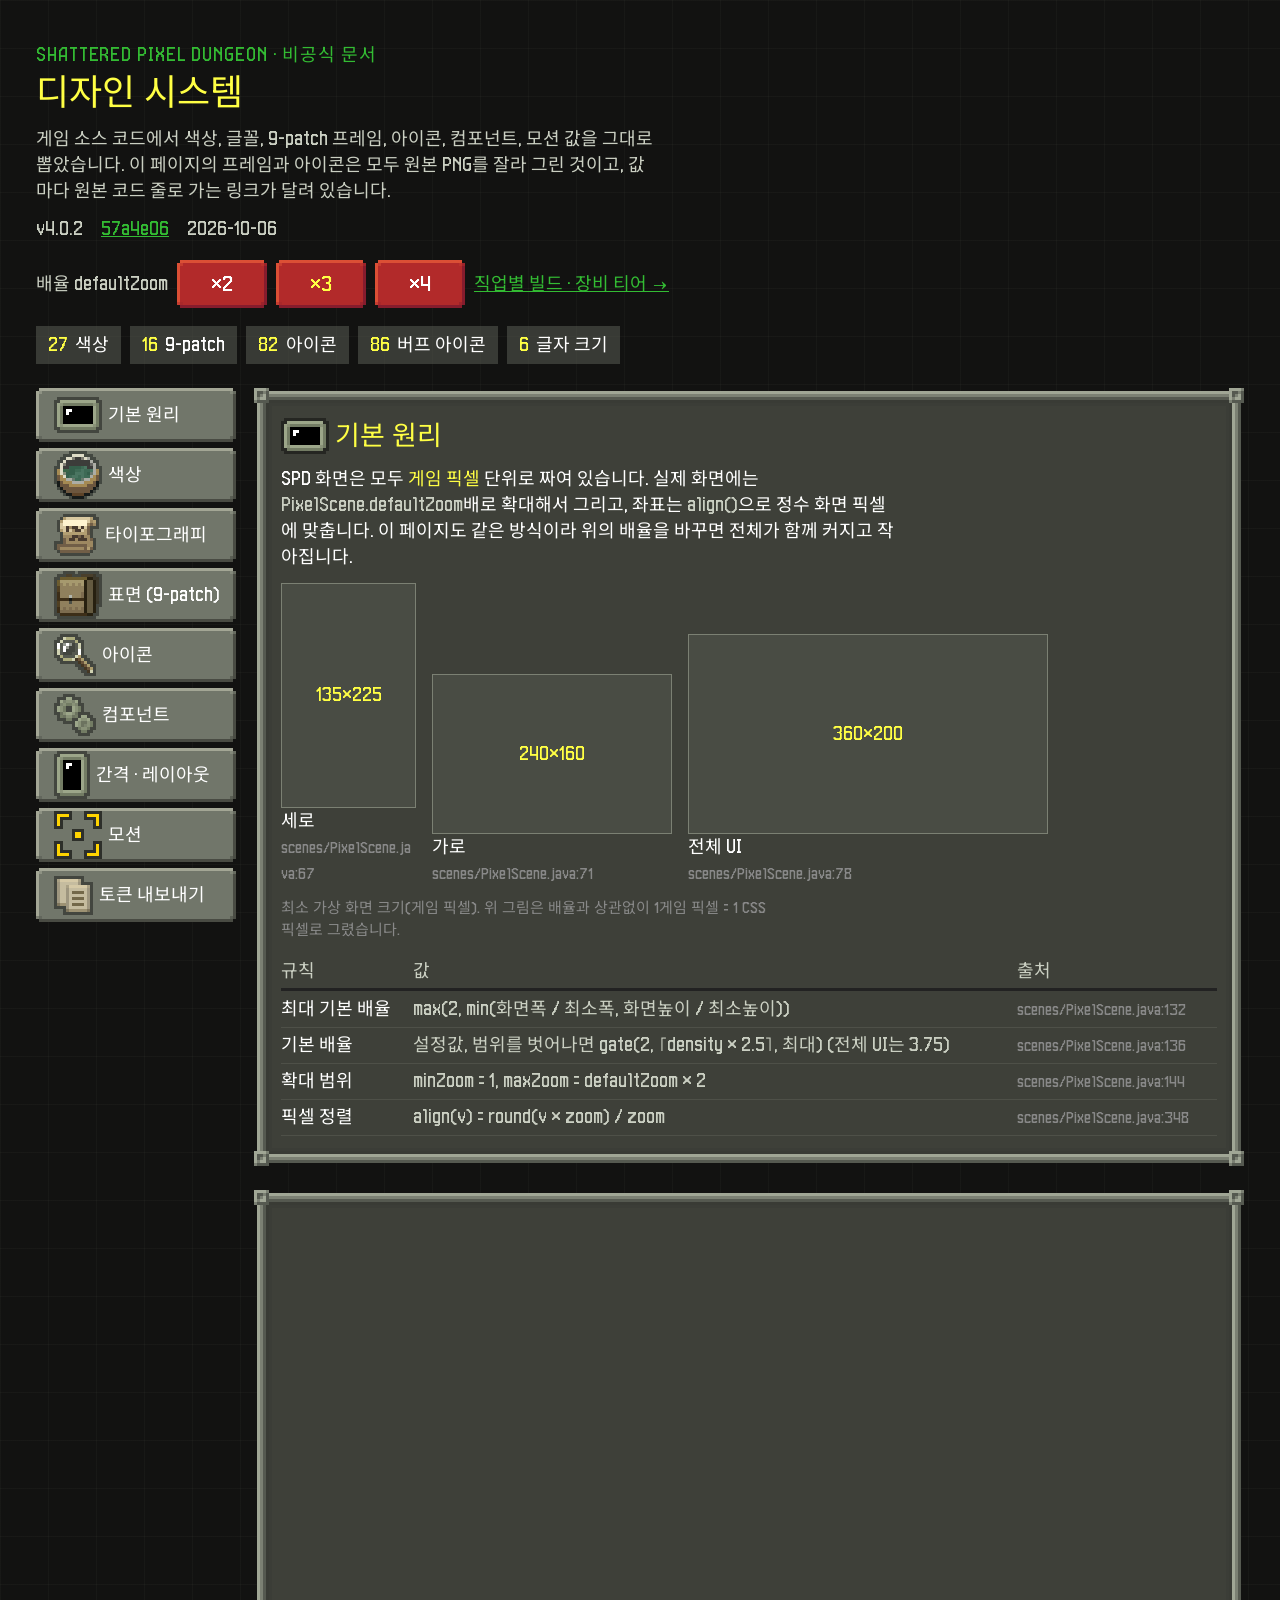
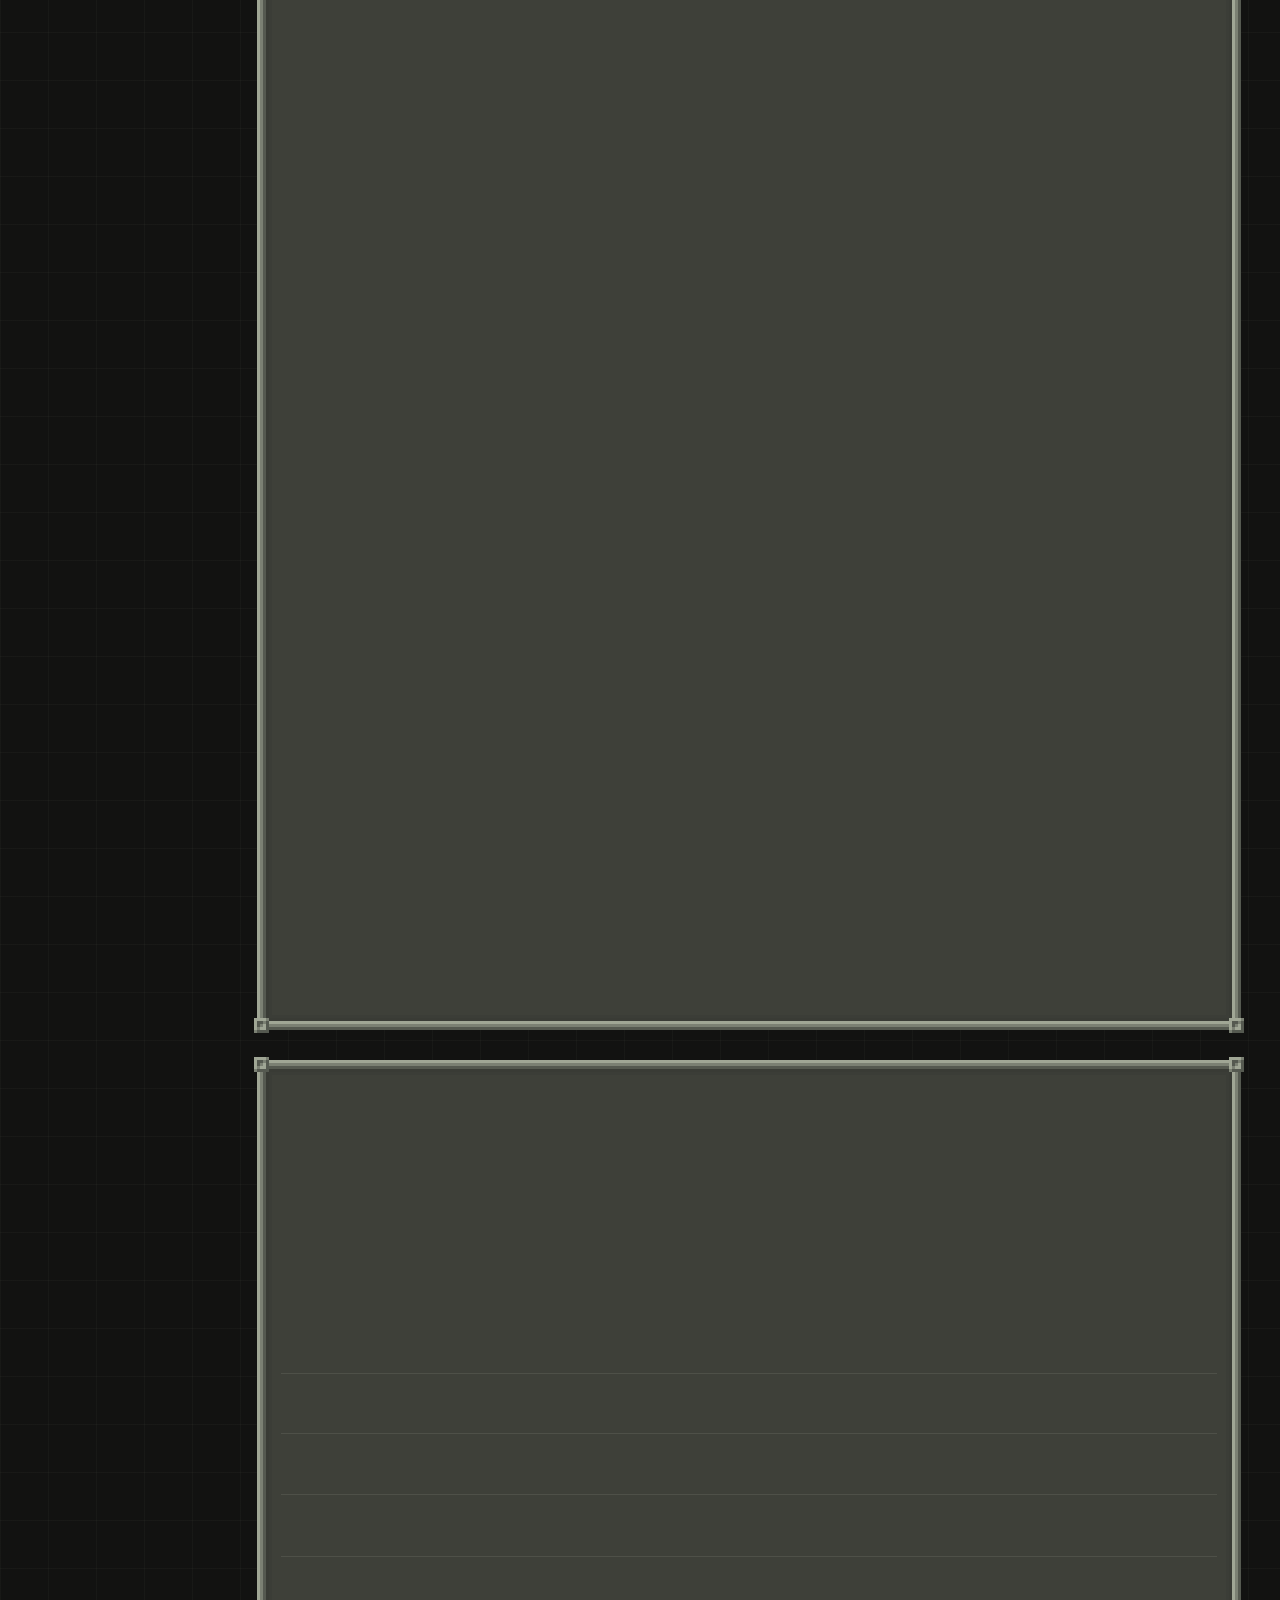
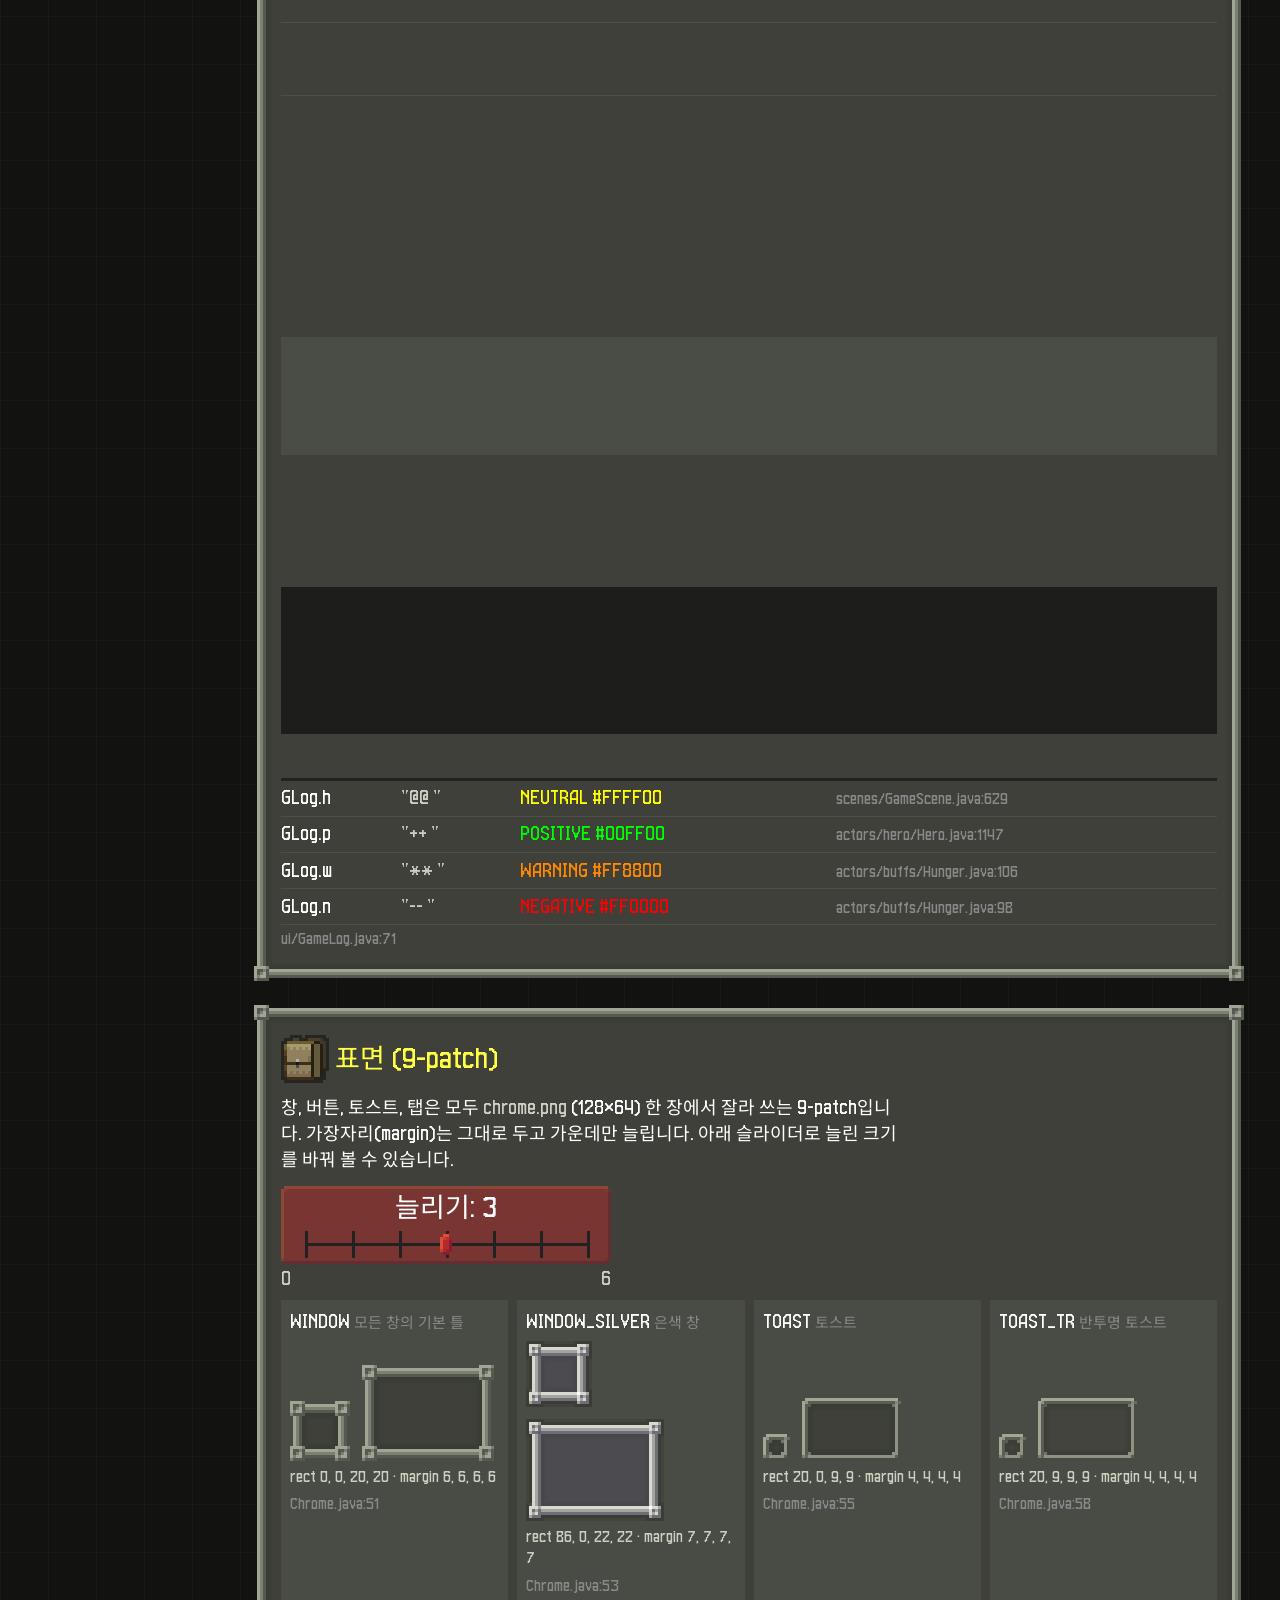
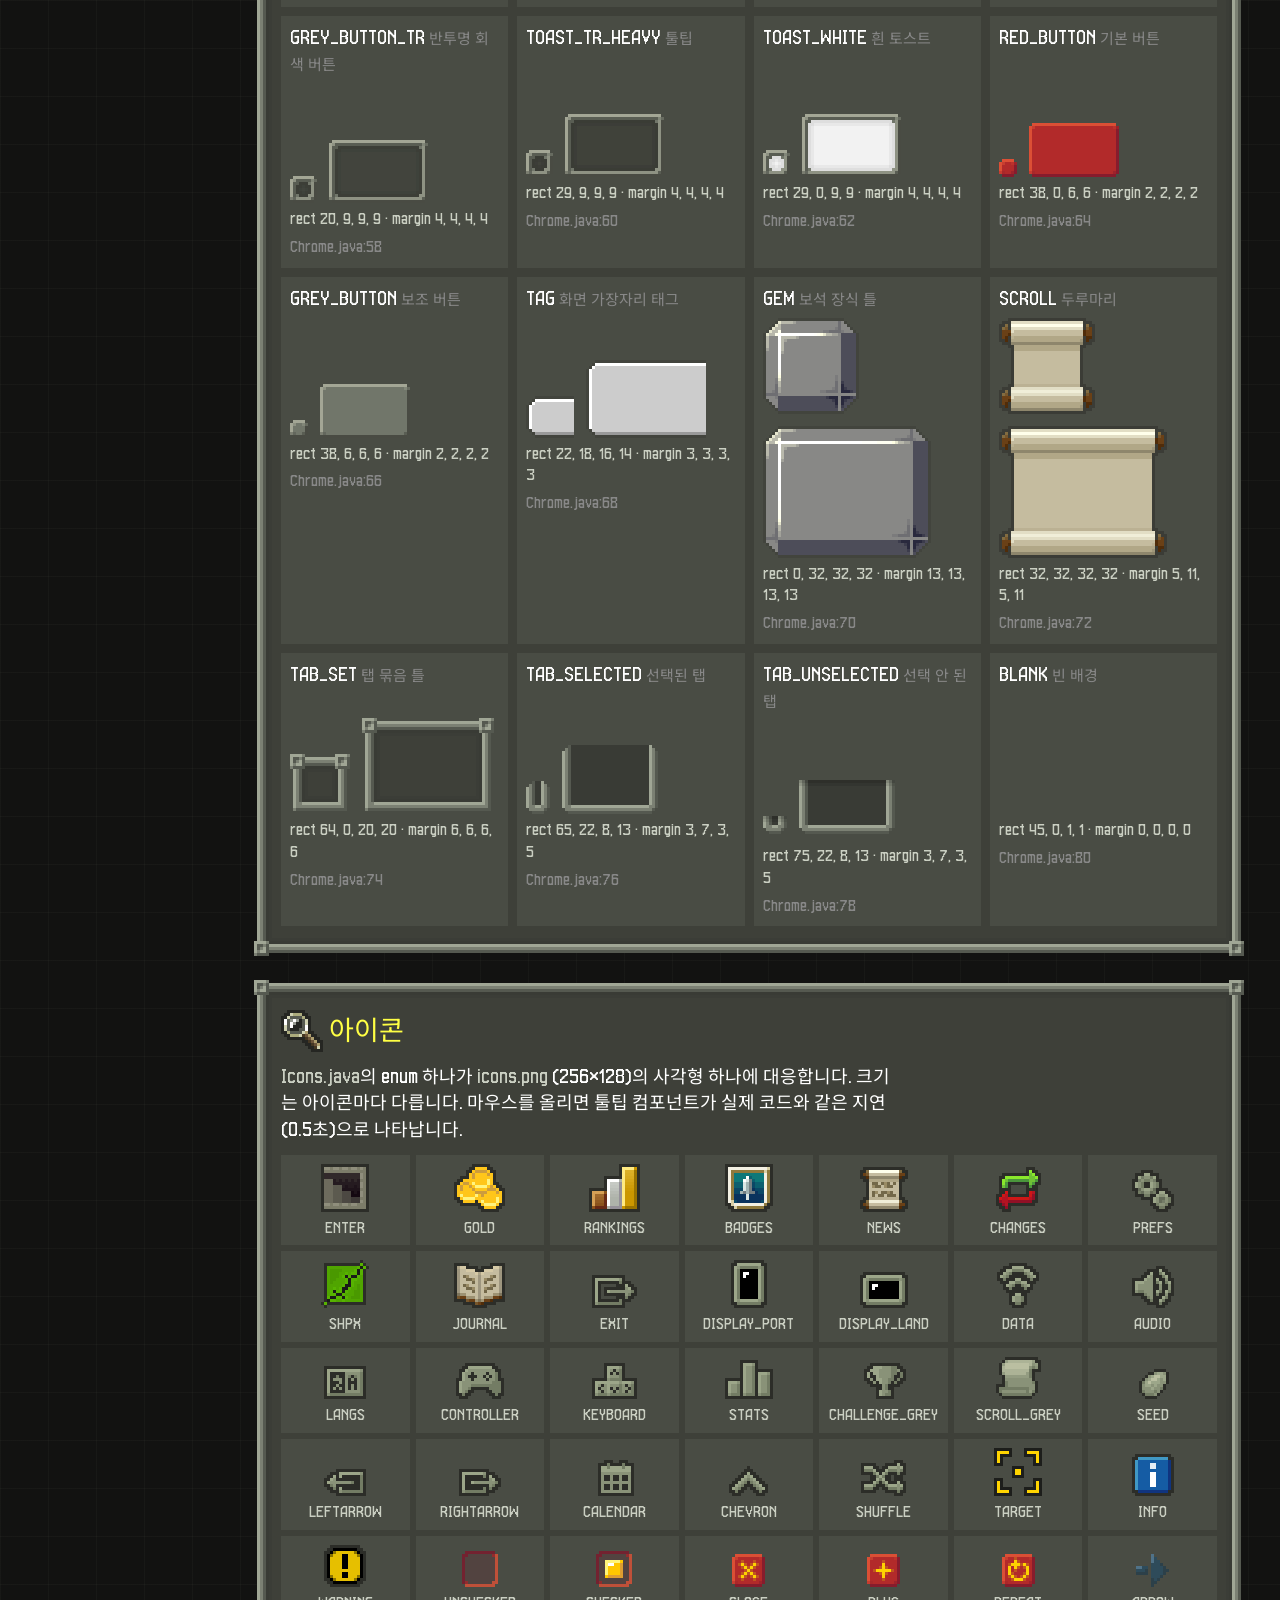
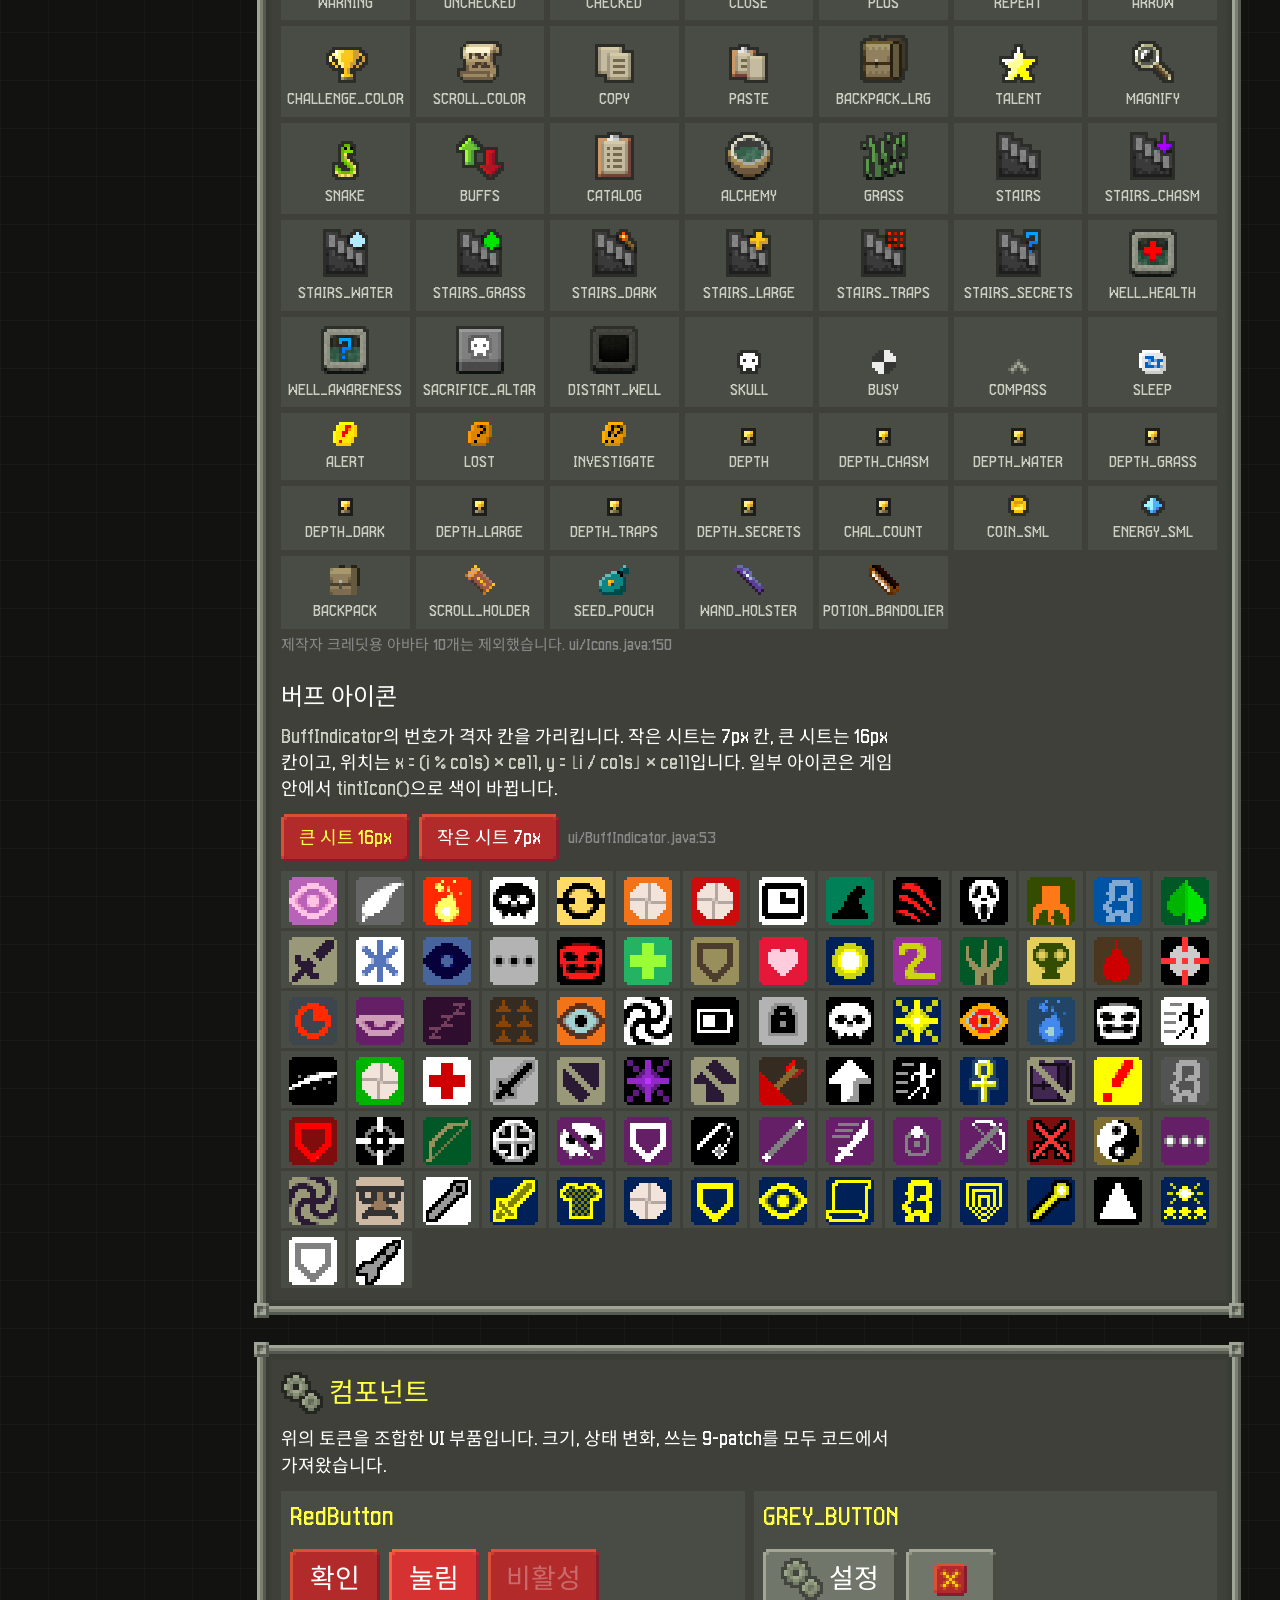
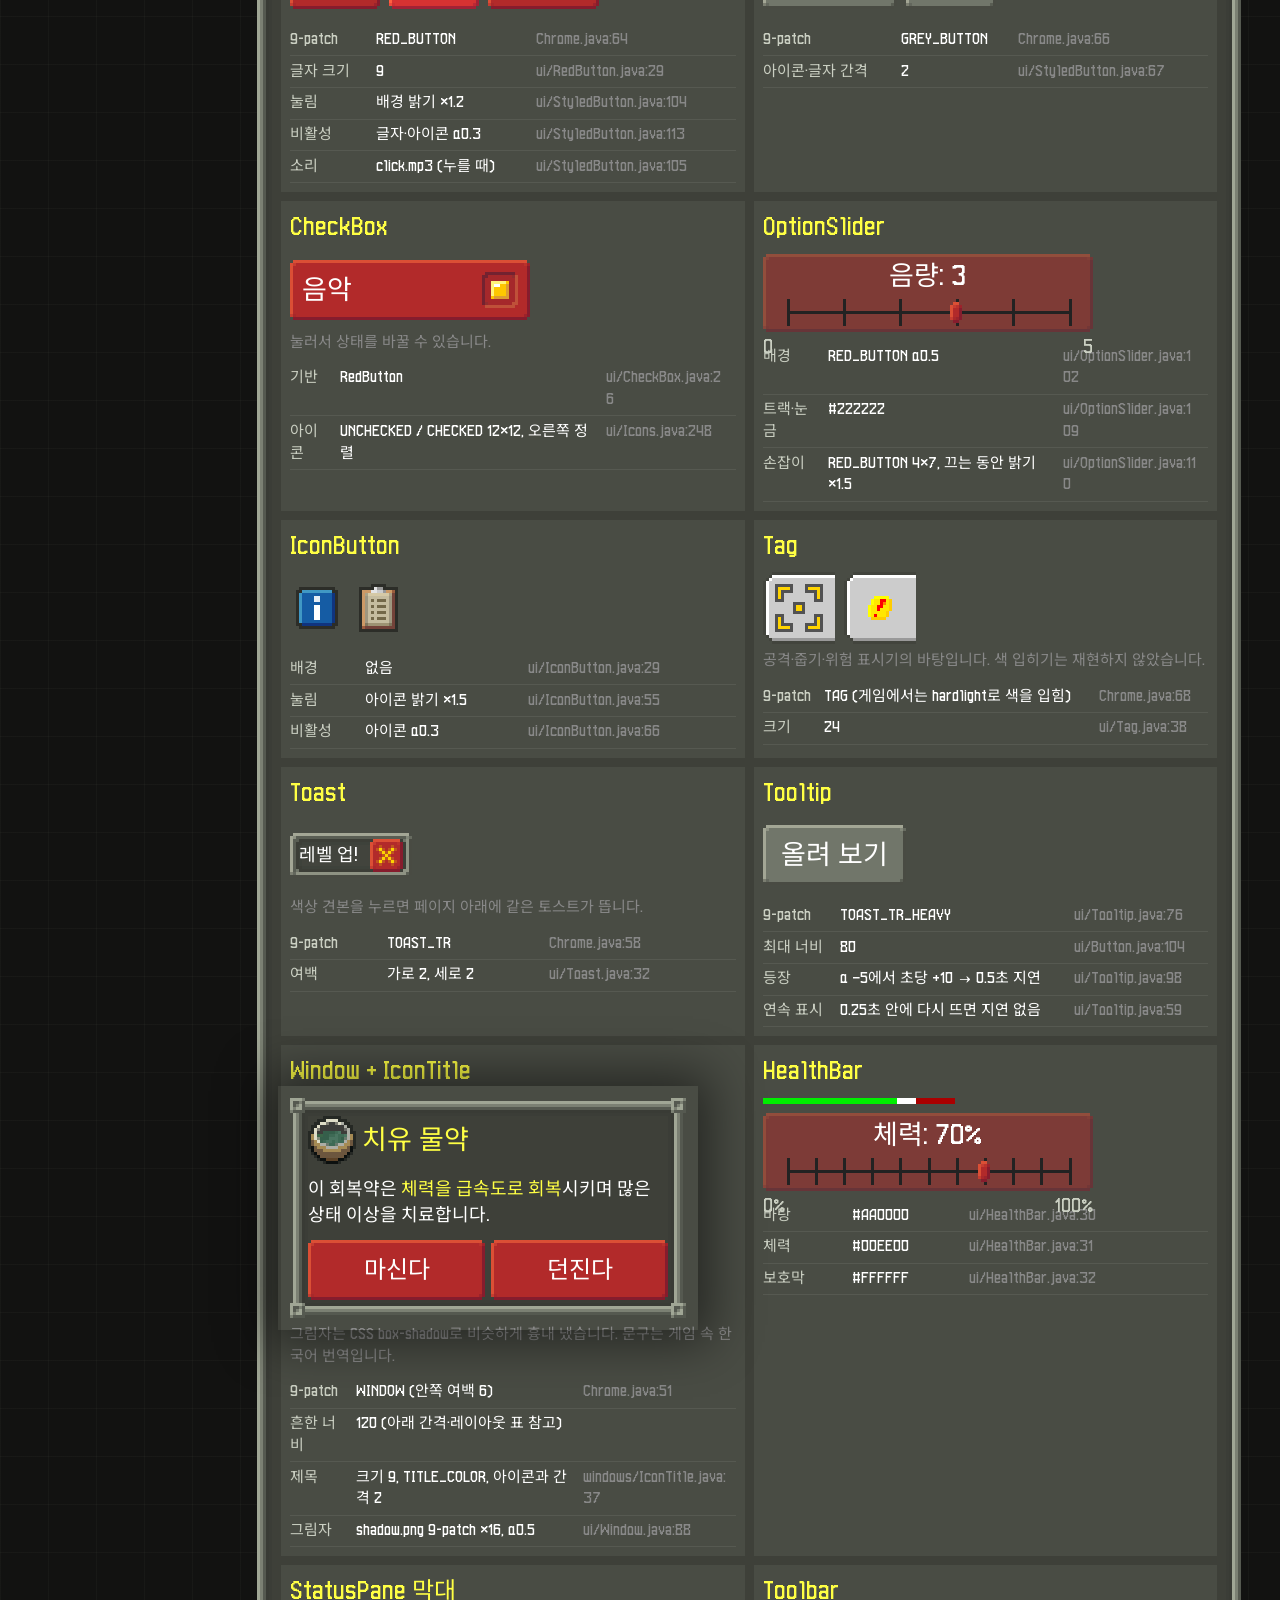
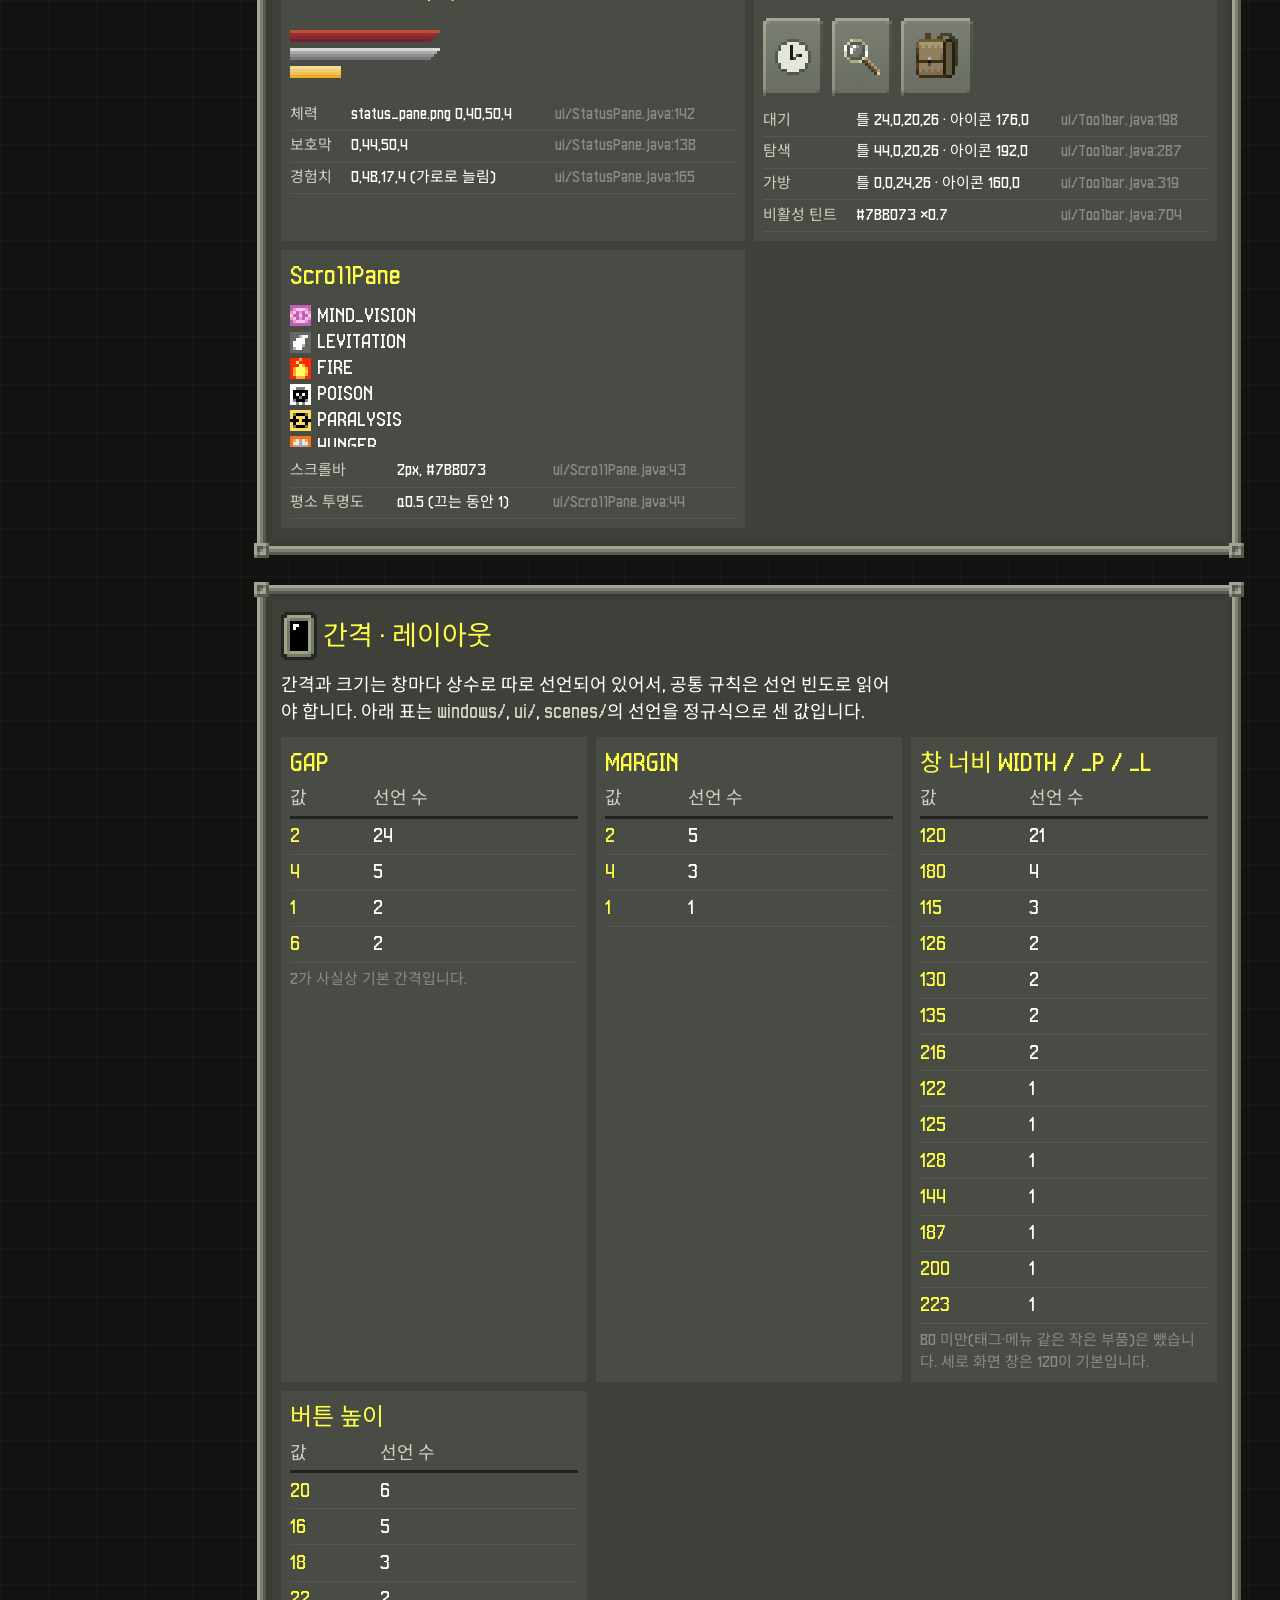
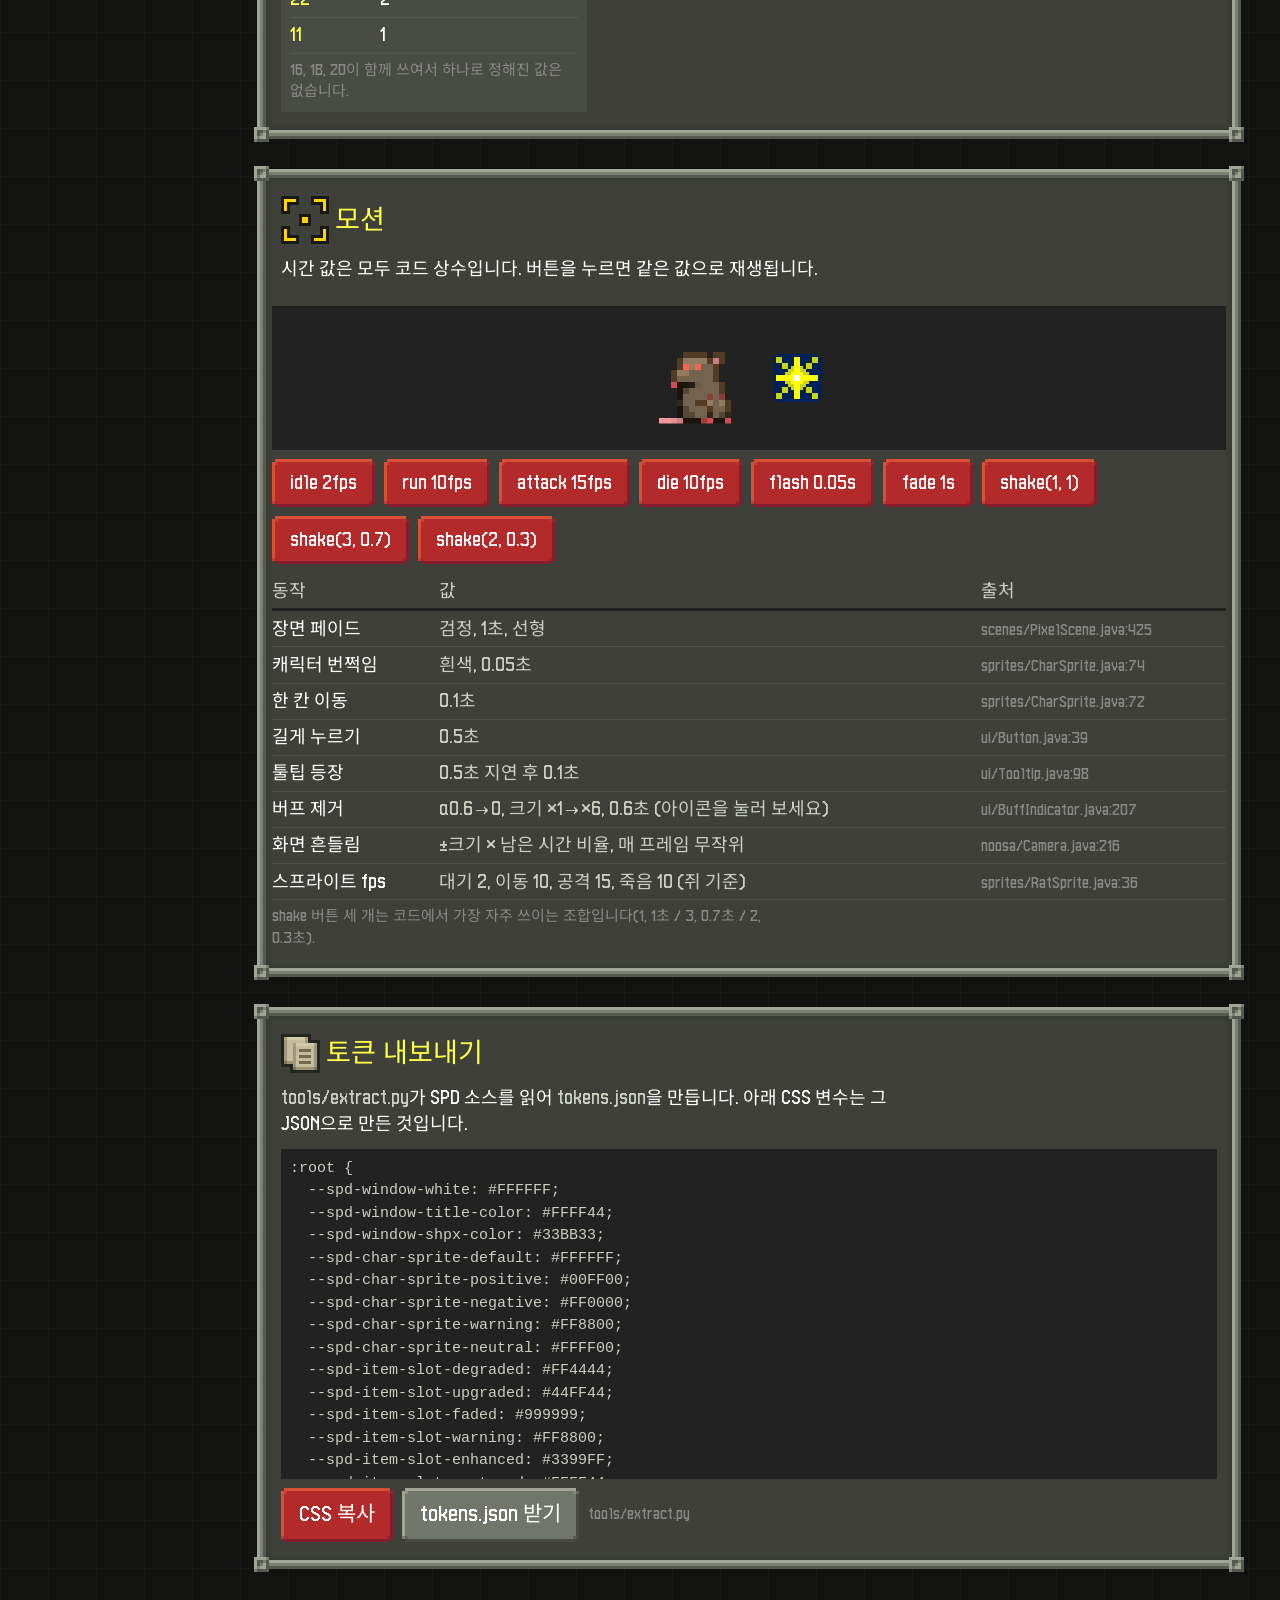
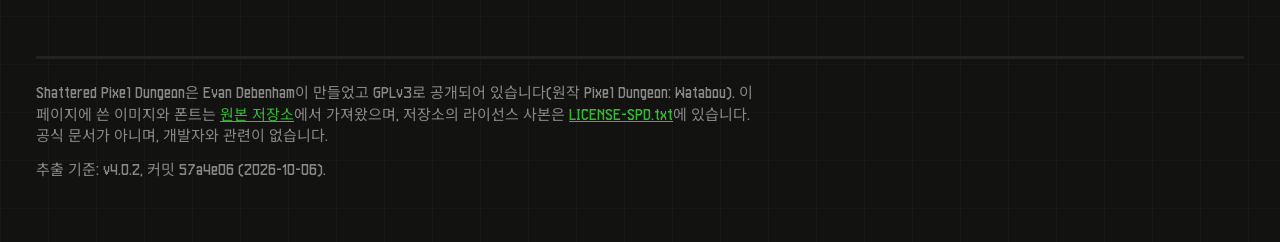
==== commit 7043fe44: "Add v4.0.2 class builds and gear tier page The user wanted "optimal" builds and gear tiers for the l" ====
--- a/index.html
+++ b/index.html
@@ -8,198 +8,7 @@
 <link rel="preconnect" href="https://fonts.googleapis.com">
 <link rel="preconnect" href="https://fonts.gstatic.com" crossorigin>
 <link href="https://fonts.googleapis.com/css2?family=Noto+Sans+KR:wght@400;700&display=swap" rel="stylesheet">
-<style>
-@font-face { font-family: "SPD Pixel"; src: url("assets/pixel_font.ttf") format("truetype"); font-display: swap; }
-
-:root {
-  --z: 3;                         /* PixelScene.defaultZoom: 1 game px = z CSS px */
-  --u: calc(var(--z) * 1px);
-  /* palette straight from the source (see 색상 section) */
-  --white: #FFFFFF;               /* Window.WHITE */
-  --title: #FFFF44;               /* Window.TITLE_COLOR */
-  --shpx: #33BB33;                /* Window.SHPX_COLOR */
-  --menu: #CACFC2;                /* MenuPane version text */
-  --dim: #888888;                 /* TitleScene version text */
-  --toolbar: #7B8073;             /* Toolbar.BGCOLOR / ScrollPane.THUMB_COLOR */
-  --track: #222222;               /* OptionSlider track */
-  --slot: rgba(83, 86, 77, .6);   /* InventorySlot.NORMAL 0x9953564D */
-  --bg: #121211;                  /* page only, not a game token */
-  --font: "SPD Pixel", "Noto Sans KR", sans-serif;
-}
-
-* { box-sizing: border-box; }
-html { scroll-behavior: smooth; scroll-padding-top: 16px; }
-body {
-  margin: 0; color: var(--white); font-family: var(--font);
-  font-size: calc(6 * var(--u)); line-height: 1.45;
-  background-color: var(--bg);
-  background-image:
-    linear-gradient(rgba(123,128,115,.06) 1px, transparent 1px),
-    linear-gradient(90deg, rgba(123,128,115,.06) 1px, transparent 1px);
-  background-size: calc(16 * var(--u)) calc(16 * var(--u));
-  -webkit-font-smoothing: none;
-}
-a { color: var(--shpx); }
-:focus-visible { outline: 2px solid var(--shpx); outline-offset: 2px; }
-.t5 { font-size: calc(5 * var(--u)); } .t6 { font-size: calc(6 * var(--u)); }
-.t7 { font-size: calc(7 * var(--u)); } .t8 { font-size: calc(8 * var(--u)); }
-.t9 { font-size: calc(9 * var(--u)); } .t12 { font-size: calc(12 * var(--u)); }
-.hl { color: var(--title); }
-.dim { color: var(--dim); }
-.menu { color: var(--menu); }
-code, .mono { font-family: var(--font); color: var(--menu); }
-p { margin: 0 0 calc(4 * var(--u)); max-width: 62ch; }
-
-/* ---------- sprites & 9-patch ---------- */
-.spr {
-  display: inline-block; flex: none; vertical-align: middle;
-  width: calc(var(--w) * var(--u)); height: calc(var(--h) * var(--u));
-  background-repeat: no-repeat;
-  background-position: calc(var(--x) * var(--u) * -1) calc(var(--y) * var(--u) * -1);
-  background-size: calc(var(--sw) * var(--u)) calc(var(--sh) * var(--u));
-  image-rendering: pixelated;
-}
-.ch {
-  border-style: solid; border-image-repeat: stretch; image-rendering: pixelated;
-  border-width: calc(var(--mt) * var(--u)) calc(var(--mr) * var(--u)) calc(var(--mb) * var(--u)) calc(var(--ml) * var(--u));
-}
-
-/* ---------- page layout ---------- */
-.wrap { max-width: 1240px; margin: 0 auto; padding: 0 16px; }
-header.top { padding: calc(14 * var(--u)) 0 calc(8 * var(--u)); }
-.kicker { color: var(--shpx); letter-spacing: .05em; }
-h1 { margin: calc(2 * var(--u)) 0 calc(4 * var(--u)); font-size: calc(12 * var(--u)); line-height: 1.1; color: var(--title); font-weight: 400; }
-.meta { display: flex; flex-wrap: wrap; gap: calc(2 * var(--u)) calc(6 * var(--u)); color: var(--menu); }
-.zoom { display: flex; align-items: center; gap: calc(3 * var(--u)); margin-top: calc(6 * var(--u)); flex-wrap: wrap; }
-.stats { display: flex; flex-wrap: wrap; gap: calc(3 * var(--u)); margin-top: calc(6 * var(--u)); }
-.stat { padding: calc(2 * var(--u)) calc(4 * var(--u)); background: var(--slot); }
-.stat b { color: var(--title); font-weight: 400; margin-right: .4em; }
-
-.layout { display: grid; grid-template-columns: minmax(0, 1fr); gap: calc(6 * var(--u)); padding-bottom: calc(20 * var(--u)); }
-nav.toc { display: flex; gap: calc(2 * var(--u)); overflow-x: auto; position: sticky; top: 0; z-index: 5; padding: 8px 0; background: var(--bg); }
-nav.toc a { white-space: nowrap; text-decoration: none; }
-@media (min-width: 980px) {
-  .layout { grid-template-columns: 200px minmax(0, 1fr); }
-  nav.toc { flex-direction: column; align-self: start; top: 16px; overflow: visible; background: none; padding: 0; }
-}
-
-/* ---------- section window ---------- */
-section.win { margin-bottom: calc(8 * var(--u)); }
-section.win > .inner { padding: calc(4 * var(--u)) calc(3 * var(--u)); }
-.icontitle { display: flex; align-items: center; gap: calc(2 * var(--u)); margin: 0 0 calc(4 * var(--u)); font-size: calc(9 * var(--u)); font-weight: 400; color: var(--title); line-height: 1.2; }
-h3 { font-size: calc(8 * var(--u)); font-weight: 400; color: var(--white); margin: calc(8 * var(--u)) 0 calc(3 * var(--u)); }
-.src { font-size: calc(5 * var(--u)); color: var(--dim); text-decoration: none; word-break: break-all; }
-.src:hover { color: var(--shpx); }
-.prov { display: inline-block; font-size: calc(5 * var(--u)); padding: 0 calc(2 * var(--u)); background: var(--track); color: var(--menu); margin-left: calc(2 * var(--u)); vertical-align: middle; }
-.prov.inf { color: #FF8800; }
-.grid { display: grid; gap: calc(3 * var(--u)); grid-template-columns: repeat(auto-fill, minmax(calc(64 * var(--u)), 1fr)); }
-.card { background: var(--slot); padding: calc(3 * var(--u)); min-width: 0; }
-.row { display: flex; align-items: center; gap: calc(3 * var(--u)); flex-wrap: wrap; }
-.scroll-x { overflow-x: auto; }
-
-table { border-collapse: collapse; width: 100%; font-size: calc(6 * var(--u)); }
-th, td { text-align: left; padding: calc(1.5 * var(--u)) calc(3 * var(--u)) calc(1.5 * var(--u)) 0; vertical-align: top; }
-th { color: var(--menu); font-weight: 400; border-bottom: var(--u) solid var(--track); }
-td { border-bottom: 1px solid rgba(123,128,115,.25); }
-td.num { color: var(--title); }
-
-/* ---------- swatches ---------- */
-.swatch { display: flex; gap: calc(3 * var(--u)); align-items: flex-start; text-align: left; background: var(--slot); padding: calc(2 * var(--u)); border: 0; color: inherit; font: inherit; cursor: pointer; min-width: 0; }
-.chip { flex: none; width: calc(16 * var(--u)); height: calc(16 * var(--u)); box-shadow: inset 0 0 0 1px rgba(255,255,255,.15);
-  background-image: linear-gradient(45deg,#333 25%,transparent 25%,transparent 75%,#333 75%), linear-gradient(45deg,#333 25%,#222 25%,#222 75%,#333 75%);
-  background-size: calc(4 * var(--u)) calc(4 * var(--u)); background-position: 0 0, calc(2 * var(--u)) calc(2 * var(--u)); position: relative; }
-.chip i { position: absolute; inset: 0; }
-.swatch .nm { display: block; }
-.swatch .hx { display: block; color: var(--menu); }
-.swatch .use { display: block; font-size: calc(5 * var(--u)); color: var(--dim); }
-
-/* ---------- typography ---------- */
-.scale-row { display: grid; grid-template-columns: calc(14 * var(--u)) minmax(0,1fr) auto; gap: calc(3 * var(--u)); align-items: baseline; padding: calc(2 * var(--u)) 0; border-bottom: 1px solid rgba(123,128,115,.25); }
-.scale-row .sample { line-height: 1.15; overflow-wrap: anywhere; }
-.playground input { width: 100%; font: inherit; color: var(--white); background: var(--track); border: 0; padding: calc(2 * var(--u)); }
-.log { background: rgba(0,0,0,.53); padding: calc(2 * var(--u)) calc(3 * var(--u)); }
-.log div { line-height: 1.5; }
-
-/* ---------- chrome gallery ---------- */
-.chrome-card { display: flex; flex-direction: column; gap: calc(2 * var(--u)); }
-.chrome-demo { display: flex; flex-wrap: wrap; align-items: flex-end; gap: calc(4 * var(--u)); min-height: calc(40 * var(--u)); }
-.chrome-demo .stretch { width: calc(var(--sw-w) * var(--u)); height: calc(var(--sw-h) * var(--u)); }
-
-/* ---------- icons ---------- */
-.icon-grid { display: grid; gap: calc(2 * var(--u)); grid-template-columns: repeat(auto-fill, minmax(calc(40 * var(--u)), 1fr)); }
-.icon-cell { display: flex; flex-direction: column; align-items: center; justify-content: flex-end; gap: calc(2 * var(--u)); padding: calc(3 * var(--u)) calc(1 * var(--u)) calc(2 * var(--u)); background: var(--slot); min-width: 0; }
-.icon-cell .nm { font-size: calc(5 * var(--u)); color: var(--menu); max-width: 100%; overflow: hidden; text-overflow: ellipsis; white-space: nowrap; }
-.buff-grid { display: grid; gap: calc(1 * var(--u)); grid-template-columns: repeat(auto-fill, minmax(calc(20 * var(--u)), 1fr)); }
-.buff-grid .icon-cell { padding: calc(2 * var(--u)) 0 calc(1 * var(--u)); }
-
-/* ---------- components ---------- */
-.btn { position: relative; display: inline-flex; align-items: center; justify-content: center; gap: calc(2 * var(--u));
-  height: calc(var(--bh, 20) * var(--u)); padding: 0 calc(6 * var(--u)); min-width: calc(30 * var(--u));
-  border: 0; background: none; color: var(--white); font: inherit; font-size: calc(9 * var(--u)); line-height: 1; cursor: pointer; }
-.btn > .bg { position: absolute; inset: 0; }
-.btn > .lbl, .btn > .spr { position: relative; }
-.btn:active > .bg, .btn.pressed > .bg { filter: brightness(1.2); }      /* StyledButton: bg.brightness(1.2f) */
-.btn[aria-disabled="true"] > .lbl, .btn[aria-disabled="true"] > .spr { opacity: .3; } /* enable(false): alpha 0.3 */
-.btn[aria-disabled="true"] { cursor: not-allowed; }
-.btn[aria-pressed="true"] > .lbl { color: var(--title); }
-.btn.checkbox { justify-content: space-between; min-width: calc(80 * var(--u)); padding: 0 calc(4 * var(--u)); }
-.iconbtn { border: 0; background: none; padding: calc(2 * var(--u)); cursor: pointer; }
-.iconbtn:active .spr { filter: brightness(1.5); }                   /* IconButton: icon.brightness(1.5f) */
-
-.slider { position: relative; width: calc(110 * var(--u)); height: calc(26 * var(--u)); }
-.slider > .bg { position: absolute; inset: 0; opacity: .5; }           /* bg RED_BUTTON alpha 0.5 */
-.slider .ttl { position: absolute; top: calc(3 * var(--u)); left: 0; right: 0; text-align: center; font-size: calc(9 * var(--u)); line-height: 1; }
-.slider .track { position: absolute; left: calc(8 * var(--u)); right: calc(8 * var(--u)); bottom: calc(6 * var(--u)); height: var(--u); background: var(--track); }
-.slider .tick { position: absolute; top: calc(-4 * var(--u)); width: var(--u); height: calc(9 * var(--u)); background: var(--track); }
-.slider .knob { position: absolute; top: calc(-3 * var(--u)); width: calc(4 * var(--u)); height: calc(7 * var(--u)); transform: translateX(-50%); }
-.slider.drag .knob { filter: brightness(1.5); }
-.slider input { position: absolute; inset: 0; width: 100%; height: 100%; opacity: 0; cursor: pointer; margin: 0; }
-.slider .lo, .slider .hi { position: absolute; bottom: calc(-8 * var(--u)); font-size: calc(6 * var(--u)); color: var(--menu); line-height: 1; }
-.slider .lo { left: 0; } .slider .hi { right: 0; }
-
-.toast { position: relative; display: inline-flex; align-items: center; gap: calc(4 * var(--u)); padding: calc(2 * var(--u)) calc(3 * var(--u)); }
-.toast > .bg { position: absolute; inset: 0; }
-.toast > * { position: relative; }
-#toast-host { position: fixed; left: 50%; bottom: 16px; transform: translateX(-50%); z-index: 20; pointer-events: none; transition: opacity .2s; max-width: calc(100vw - 32px); }
-#toast-host[hidden] { display: block; opacity: 0; }
-
-.tooltip { position: fixed; z-index: 30; pointer-events: none; max-width: calc(80 * var(--u)); padding: calc(1 * var(--u)) calc(2 * var(--u)); font-size: calc(6 * var(--u)); line-height: 1.3; opacity: 0; transition: opacity .1s linear; }
-.tooltip.show { opacity: 1; }
-
-.window-demo { width: min(100%, calc(120 * var(--u) + 12 * var(--u))); position: relative; }
-.window-demo .shadow { position: absolute; inset: calc(-4 * var(--u)); opacity: .5; }
-.window-demo .body { position: relative; }
-.window-demo .acts { display: flex; gap: calc(2 * var(--u)); margin-top: calc(4 * var(--u)); }
-.window-demo .acts .btn { flex: 1; min-width: 0; padding: 0; }
-
-.hpbar { position: relative; width: calc(64 * var(--u)); height: calc(2 * var(--u)); background: #AA0000; }
-.hpbar i { position: absolute; left: 0; top: 0; bottom: 0; }
-
-.tag { position: relative; display: inline-flex; align-items: center; justify-content: center; width: calc(24 * var(--u)); height: calc(24 * var(--u)); }
-.tag > .bg { position: absolute; inset: 0; }
-.tag > .spr { position: relative; }
-
-.scrollpane { height: calc(48 * var(--u)); overflow-y: auto; padding-right: calc(3 * var(--u)); scrollbar-width: thin; scrollbar-color: rgba(123,128,115,.5) transparent; }
-.scrollpane::-webkit-scrollbar { width: calc(2 * var(--u)); }
-.scrollpane::-webkit-scrollbar-thumb { background: rgba(123,128,115,.5); }
-.scrollpane::-webkit-scrollbar-thumb:active { background: #7B8073; }
-
-/* ---------- motion ---------- */
-.stage { position: relative; height: calc(48 * var(--u)); background: var(--track); overflow: hidden; display: flex; align-items: center; justify-content: center; gap: calc(16 * var(--u)); }
-.stage .fade { position: absolute; inset: 0; background: #000; opacity: 0; pointer-events: none; }
-.flash { filter: brightness(0) invert(1); }
-.buff-pop { position: absolute; pointer-events: none; }
-
-pre.code { background: var(--track); padding: calc(3 * var(--u)); overflow: auto; font-size: calc(5 * var(--u)); line-height: 1.5; color: var(--menu); max-height: calc(110 * var(--u)); margin: 0 0 calc(3 * var(--u)); }
-
-footer { color: var(--dim); font-size: calc(5 * var(--u)); padding: calc(8 * var(--u)) 0 calc(16 * var(--u)); border-top: var(--u) solid var(--track); }
-footer p { max-width: 90ch; }
-
-@media (prefers-reduced-motion: reduce) {
-  html { scroll-behavior: auto; }
-  .tooltip { transition: none; }
-}
-</style>
+<link rel="stylesheet" href="ui.css">
 </head>
 <body>
 <div class="wrap">
@@ -211,6 +20,7 @@
     <div class="zoom" role="group" aria-label="픽셀 배율">
       <span class="menu">배율 <code>defaultZoom</code></span>
       <span id="zoom-btns" class="row"></span>
+      <a class="t6" href="builds.html">직업별 빌드 · 장비 티어 →</a>
     </div>
     <div class="stats" id="stats"></div>
   </header>
@@ -290,6 +100,7 @@
 <div id="toast-host" hidden aria-live="polite"></div>
 <div class="tooltip" id="tooltip" role="tooltip"></div>
 <script src="tokens.js"></script>
+<script src="ui.js"></script>
 <script src="app.js"></script>
 </body>
 </html>
--- a/ui.css
+++ b/ui.css
@@ -0,0 +1,190 @@
+@font-face { font-family: "SPD Pixel"; src: url("assets/pixel_font.ttf") format("truetype"); font-display: swap; }
+
+:root {
+  --z: 3;                         /* PixelScene.defaultZoom: 1 game px = z CSS px */
+  --u: calc(var(--z) * 1px);
+  /* palette straight from the source (see 색상 section) */
+  --white: #FFFFFF;               /* Window.WHITE */
+  --title: #FFFF44;               /* Window.TITLE_COLOR */
+  --shpx: #33BB33;                /* Window.SHPX_COLOR */
+  --menu: #CACFC2;                /* MenuPane version text */
+  --dim: #888888;                 /* TitleScene version text */
+  --toolbar: #7B8073;             /* Toolbar.BGCOLOR / ScrollPane.THUMB_COLOR */
+  --track: #222222;               /* OptionSlider track */
+  --slot: rgba(83, 86, 77, .6);   /* InventorySlot.NORMAL 0x9953564D */
+  --bg: #121211;                  /* page only, not a game token */
+  --font: "SPD Pixel", "Noto Sans KR", sans-serif;
+}
+
+* { box-sizing: border-box; }
+html { scroll-behavior: smooth; scroll-padding-top: 16px; }
+body {
+  margin: 0; color: var(--white); font-family: var(--font);
+  font-size: calc(6 * var(--u)); line-height: 1.45;
+  background-color: var(--bg);
+  background-image:
+    linear-gradient(rgba(123,128,115,.06) 1px, transparent 1px),
+    linear-gradient(90deg, rgba(123,128,115,.06) 1px, transparent 1px);
+  background-size: calc(16 * var(--u)) calc(16 * var(--u));
+  -webkit-font-smoothing: none;
+}
+a { color: var(--shpx); }
+:focus-visible { outline: 2px solid var(--shpx); outline-offset: 2px; }
+.t5 { font-size: calc(5 * var(--u)); } .t6 { font-size: calc(6 * var(--u)); }
+.t7 { font-size: calc(7 * var(--u)); } .t8 { font-size: calc(8 * var(--u)); }
+.t9 { font-size: calc(9 * var(--u)); } .t12 { font-size: calc(12 * var(--u)); }
+.hl { color: var(--title); }
+.dim { color: var(--dim); }
+.menu { color: var(--menu); }
+code, .mono { font-family: var(--font); color: var(--menu); }
+p { margin: 0 0 calc(4 * var(--u)); max-width: 62ch; }
+
+/* ---------- sprites & 9-patch ---------- */
+.spr {
+  display: inline-block; flex: none; vertical-align: middle;
+  width: calc(var(--w) * var(--u)); height: calc(var(--h) * var(--u));
+  background-repeat: no-repeat;
+  background-position: calc(var(--x) * var(--u) * -1) calc(var(--y) * var(--u) * -1);
+  background-size: calc(var(--sw) * var(--u)) calc(var(--sh) * var(--u));
+  image-rendering: pixelated;
+}
+.ch {
+  border-style: solid; border-image-repeat: stretch; image-rendering: pixelated;
+  border-width: calc(var(--mt) * var(--u)) calc(var(--mr) * var(--u)) calc(var(--mb) * var(--u)) calc(var(--ml) * var(--u));
+}
+
+/* ---------- page layout ---------- */
+.wrap { max-width: 1240px; margin: 0 auto; padding: 0 16px; }
+header.top { padding: calc(14 * var(--u)) 0 calc(8 * var(--u)); }
+.kicker { color: var(--shpx); letter-spacing: .05em; }
+h1 { margin: calc(2 * var(--u)) 0 calc(4 * var(--u)); font-size: calc(12 * var(--u)); line-height: 1.1; color: var(--title); font-weight: 400; }
+.meta { display: flex; flex-wrap: wrap; gap: calc(2 * var(--u)) calc(6 * var(--u)); color: var(--menu); }
+.zoom { display: flex; align-items: center; gap: calc(3 * var(--u)); margin-top: calc(6 * var(--u)); flex-wrap: wrap; }
+.stats { display: flex; flex-wrap: wrap; gap: calc(3 * var(--u)); margin-top: calc(6 * var(--u)); }
+.stat { padding: calc(2 * var(--u)) calc(4 * var(--u)); background: var(--slot); }
+.stat b { color: var(--title); font-weight: 400; margin-right: .4em; }
+
+.layout { display: grid; grid-template-columns: minmax(0, 1fr); gap: calc(6 * var(--u)); padding-bottom: calc(20 * var(--u)); }
+nav.toc { display: flex; gap: calc(2 * var(--u)); overflow-x: auto; position: sticky; top: 0; z-index: 5; padding: 8px 0; background: var(--bg); }
+nav.toc a { white-space: nowrap; text-decoration: none; }
+@media (min-width: 980px) {
+  .layout { grid-template-columns: 200px minmax(0, 1fr); }
+  nav.toc { flex-direction: column; align-self: start; top: 16px; overflow: visible; background: none; padding: 0; }
+}
+
+/* ---------- section window ---------- */
+section.win { margin-bottom: calc(8 * var(--u)); }
+section.win > .inner { padding: calc(4 * var(--u)) calc(3 * var(--u)); }
+.icontitle { display: flex; align-items: center; gap: calc(2 * var(--u)); margin: 0 0 calc(4 * var(--u)); font-size: calc(9 * var(--u)); font-weight: 400; color: var(--title); line-height: 1.2; }
+h3 { font-size: calc(8 * var(--u)); font-weight: 400; color: var(--white); margin: calc(8 * var(--u)) 0 calc(3 * var(--u)); }
+.src { font-size: calc(5 * var(--u)); color: var(--dim); text-decoration: none; word-break: break-all; }
+.src:hover { color: var(--shpx); }
+.prov { display: inline-block; font-size: calc(5 * var(--u)); padding: 0 calc(2 * var(--u)); background: var(--track); color: var(--menu); margin-left: calc(2 * var(--u)); vertical-align: middle; }
+.prov.inf { color: #FF8800; }
+.grid { display: grid; gap: calc(3 * var(--u)); grid-template-columns: repeat(auto-fill, minmax(calc(64 * var(--u)), 1fr)); }
+.card { background: var(--slot); padding: calc(3 * var(--u)); min-width: 0; }
+.row { display: flex; align-items: center; gap: calc(3 * var(--u)); flex-wrap: wrap; }
+.scroll-x { overflow-x: auto; }
+
+table { border-collapse: collapse; width: 100%; font-size: calc(6 * var(--u)); }
+th, td { text-align: left; padding: calc(1.5 * var(--u)) calc(3 * var(--u)) calc(1.5 * var(--u)) 0; vertical-align: top; }
+th { color: var(--menu); font-weight: 400; border-bottom: var(--u) solid var(--track); }
+td { border-bottom: 1px solid rgba(123,128,115,.25); }
+td.num { color: var(--title); }
+
+/* ---------- swatches ---------- */
+.swatch { display: flex; gap: calc(3 * var(--u)); align-items: flex-start; text-align: left; background: var(--slot); padding: calc(2 * var(--u)); border: 0; color: inherit; font: inherit; cursor: pointer; min-width: 0; }
+.chip { flex: none; width: calc(16 * var(--u)); height: calc(16 * var(--u)); box-shadow: inset 0 0 0 1px rgba(255,255,255,.15);
+  background-image: linear-gradient(45deg,#333 25%,transparent 25%,transparent 75%,#333 75%), linear-gradient(45deg,#333 25%,#222 25%,#222 75%,#333 75%);
+  background-size: calc(4 * var(--u)) calc(4 * var(--u)); background-position: 0 0, calc(2 * var(--u)) calc(2 * var(--u)); position: relative; }
+.chip i { position: absolute; inset: 0; }
+.swatch .nm { display: block; }
+.swatch .hx { display: block; color: var(--menu); }
+.swatch .use { display: block; font-size: calc(5 * var(--u)); color: var(--dim); }
+
+/* ---------- typography ---------- */
+.scale-row { display: grid; grid-template-columns: calc(14 * var(--u)) minmax(0,1fr) auto; gap: calc(3 * var(--u)); align-items: baseline; padding: calc(2 * var(--u)) 0; border-bottom: 1px solid rgba(123,128,115,.25); }
+.scale-row .sample { line-height: 1.15; overflow-wrap: anywhere; }
+.playground input { width: 100%; font: inherit; color: var(--white); background: var(--track); border: 0; padding: calc(2 * var(--u)); }
+.log { background: rgba(0,0,0,.53); padding: calc(2 * var(--u)) calc(3 * var(--u)); }
+.log div { line-height: 1.5; }
+
+/* ---------- chrome gallery ---------- */
+.chrome-card { display: flex; flex-direction: column; gap: calc(2 * var(--u)); }
+.chrome-demo { display: flex; flex-wrap: wrap; align-items: flex-end; gap: calc(4 * var(--u)); min-height: calc(40 * var(--u)); }
+.chrome-demo .stretch { width: calc(var(--sw-w) * var(--u)); height: calc(var(--sw-h) * var(--u)); }
+
+/* ---------- icons ---------- */
+.icon-grid { display: grid; gap: calc(2 * var(--u)); grid-template-columns: repeat(auto-fill, minmax(calc(40 * var(--u)), 1fr)); }
+.icon-cell { display: flex; flex-direction: column; align-items: center; justify-content: flex-end; gap: calc(2 * var(--u)); padding: calc(3 * var(--u)) calc(1 * var(--u)) calc(2 * var(--u)); background: var(--slot); min-width: 0; }
+.icon-cell .nm { font-size: calc(5 * var(--u)); color: var(--menu); max-width: 100%; overflow: hidden; text-overflow: ellipsis; white-space: nowrap; }
+.buff-grid { display: grid; gap: calc(1 * var(--u)); grid-template-columns: repeat(auto-fill, minmax(calc(20 * var(--u)), 1fr)); }
+.buff-grid .icon-cell { padding: calc(2 * var(--u)) 0 calc(1 * var(--u)); }
+
+/* ---------- components ---------- */
+.btn { position: relative; display: inline-flex; align-items: center; justify-content: center; gap: calc(2 * var(--u));
+  height: calc(var(--bh, 20) * var(--u)); padding: 0 calc(6 * var(--u)); min-width: calc(30 * var(--u));
+  border: 0; background: none; color: var(--white); font: inherit; font-size: calc(9 * var(--u)); line-height: 1; cursor: pointer; }
+.btn > .bg { position: absolute; inset: 0; }
+.btn > .lbl, .btn > .spr { position: relative; }
+.btn:active > .bg, .btn.pressed > .bg { filter: brightness(1.2); }      /* StyledButton: bg.brightness(1.2f) */
+.btn[aria-disabled="true"] > .lbl, .btn[aria-disabled="true"] > .spr { opacity: .3; } /* enable(false): alpha 0.3 */
+.btn[aria-disabled="true"] { cursor: not-allowed; }
+.btn[aria-pressed="true"] > .lbl { color: var(--title); }
+.btn.checkbox { justify-content: space-between; min-width: calc(80 * var(--u)); padding: 0 calc(4 * var(--u)); }
+.iconbtn { border: 0; background: none; padding: calc(2 * var(--u)); cursor: pointer; }
+.iconbtn:active .spr { filter: brightness(1.5); }                   /* IconButton: icon.brightness(1.5f) */
+
+.slider { position: relative; width: calc(110 * var(--u)); height: calc(26 * var(--u)); }
+.slider > .bg { position: absolute; inset: 0; opacity: .5; }           /* bg RED_BUTTON alpha 0.5 */
+.slider .ttl { position: absolute; top: calc(3 * var(--u)); left: 0; right: 0; text-align: center; font-size: calc(9 * var(--u)); line-height: 1; }
+.slider .track { position: absolute; left: calc(8 * var(--u)); right: calc(8 * var(--u)); bottom: calc(6 * var(--u)); height: var(--u); background: var(--track); }
+.slider .tick { position: absolute; top: calc(-4 * var(--u)); width: var(--u); height: calc(9 * var(--u)); background: var(--track); }
+.slider .knob { position: absolute; top: calc(-3 * var(--u)); width: calc(4 * var(--u)); height: calc(7 * var(--u)); transform: translateX(-50%); }
+.slider.drag .knob { filter: brightness(1.5); }
+.slider input { position: absolute; inset: 0; width: 100%; height: 100%; opacity: 0; cursor: pointer; margin: 0; }
+.slider .lo, .slider .hi { position: absolute; bottom: calc(-8 * var(--u)); font-size: calc(6 * var(--u)); color: var(--menu); line-height: 1; }
+.slider .lo { left: 0; } .slider .hi { right: 0; }
+
+.toast { position: relative; display: inline-flex; align-items: center; gap: calc(4 * var(--u)); padding: calc(2 * var(--u)) calc(3 * var(--u)); }
+.toast > .bg { position: absolute; inset: 0; }
+.toast > * { position: relative; }
+#toast-host { position: fixed; left: 50%; bottom: 16px; transform: translateX(-50%); z-index: 20; pointer-events: none; transition: opacity .2s; max-width: calc(100vw - 32px); }
+#toast-host[hidden] { display: block; opacity: 0; }
+
+.tooltip { position: fixed; z-index: 30; pointer-events: none; max-width: calc(80 * var(--u)); padding: calc(1 * var(--u)) calc(2 * var(--u)); font-size: calc(6 * var(--u)); line-height: 1.3; opacity: 0; transition: opacity .1s linear; }
+.tooltip.show { opacity: 1; }
+
+.window-demo { width: min(100%, calc(120 * var(--u) + 12 * var(--u))); position: relative; }
+.window-demo .shadow { position: absolute; inset: calc(-4 * var(--u)); opacity: .5; }
+.window-demo .body { position: relative; }
+.window-demo .acts { display: flex; gap: calc(2 * var(--u)); margin-top: calc(4 * var(--u)); }
+.window-demo .acts .btn { flex: 1; min-width: 0; padding: 0; }
+
+.hpbar { position: relative; width: calc(64 * var(--u)); height: calc(2 * var(--u)); background: #AA0000; }
+.hpbar i { position: absolute; left: 0; top: 0; bottom: 0; }
+
+.tag { position: relative; display: inline-flex; align-items: center; justify-content: center; width: calc(24 * var(--u)); height: calc(24 * var(--u)); }
+.tag > .bg { position: absolute; inset: 0; }
+.tag > .spr { position: relative; }
+
+.scrollpane { height: calc(48 * var(--u)); overflow-y: auto; padding-right: calc(3 * var(--u)); scrollbar-width: thin; scrollbar-color: rgba(123,128,115,.5) transparent; }
+.scrollpane::-webkit-scrollbar { width: calc(2 * var(--u)); }
+.scrollpane::-webkit-scrollbar-thumb { background: rgba(123,128,115,.5); }
+.scrollpane::-webkit-scrollbar-thumb:active { background: #7B8073; }
+
+/* ---------- motion ---------- */
+.stage { position: relative; height: calc(48 * var(--u)); background: var(--track); overflow: hidden; display: flex; align-items: center; justify-content: center; gap: calc(16 * var(--u)); }
+.stage .fade { position: absolute; inset: 0; background: #000; opacity: 0; pointer-events: none; }
+.flash { filter: brightness(0) invert(1); }
+.buff-pop { position: absolute; pointer-events: none; }
+
+pre.code { background: var(--track); padding: calc(3 * var(--u)); overflow: auto; font-size: calc(5 * var(--u)); line-height: 1.5; color: var(--menu); max-height: calc(110 * var(--u)); margin: 0 0 calc(3 * var(--u)); }
+
+footer { color: var(--dim); font-size: calc(5 * var(--u)); padding: calc(8 * var(--u)) 0 calc(16 * var(--u)); border-top: var(--u) solid var(--track); }
+footer p { max-width: 90ch; }
+
+@media (prefers-reduced-motion: reduce) {
+  html { scroll-behavior: auto; }
+  .tooltip { transition: none; }
+}
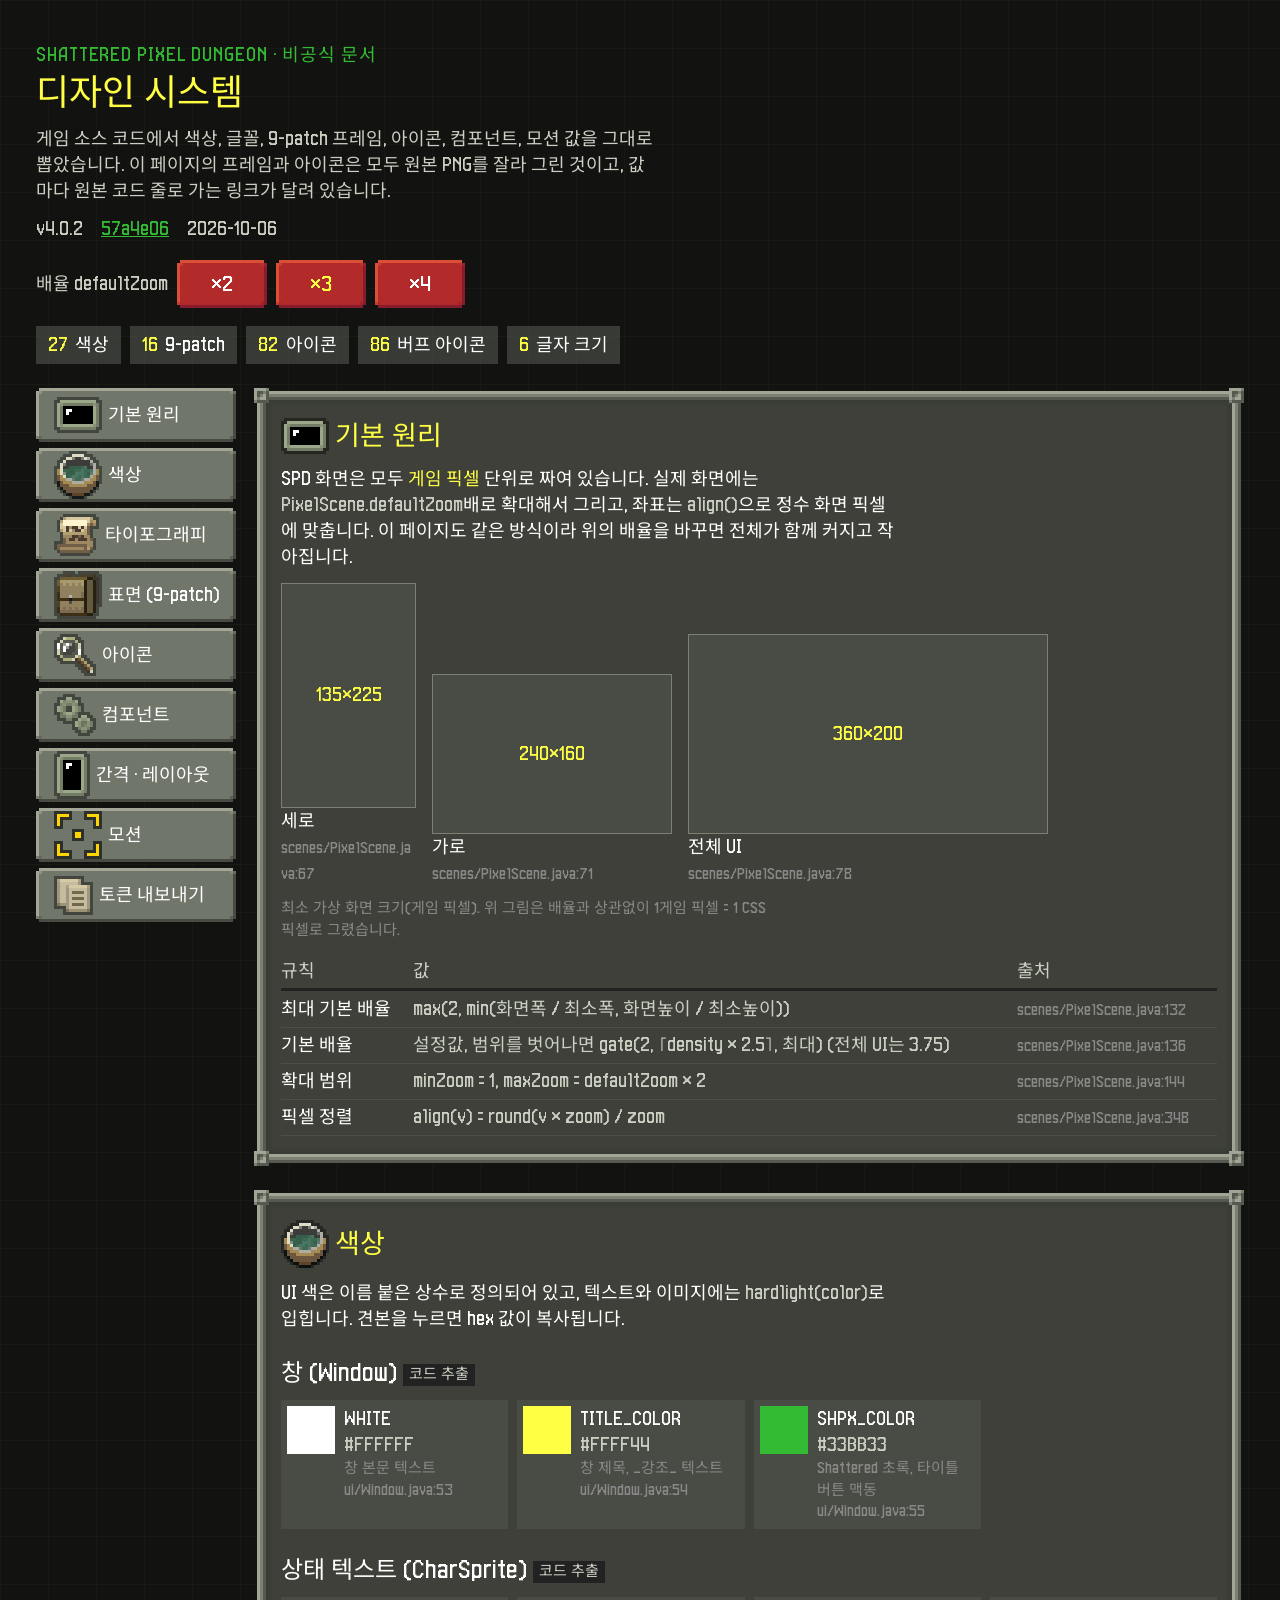
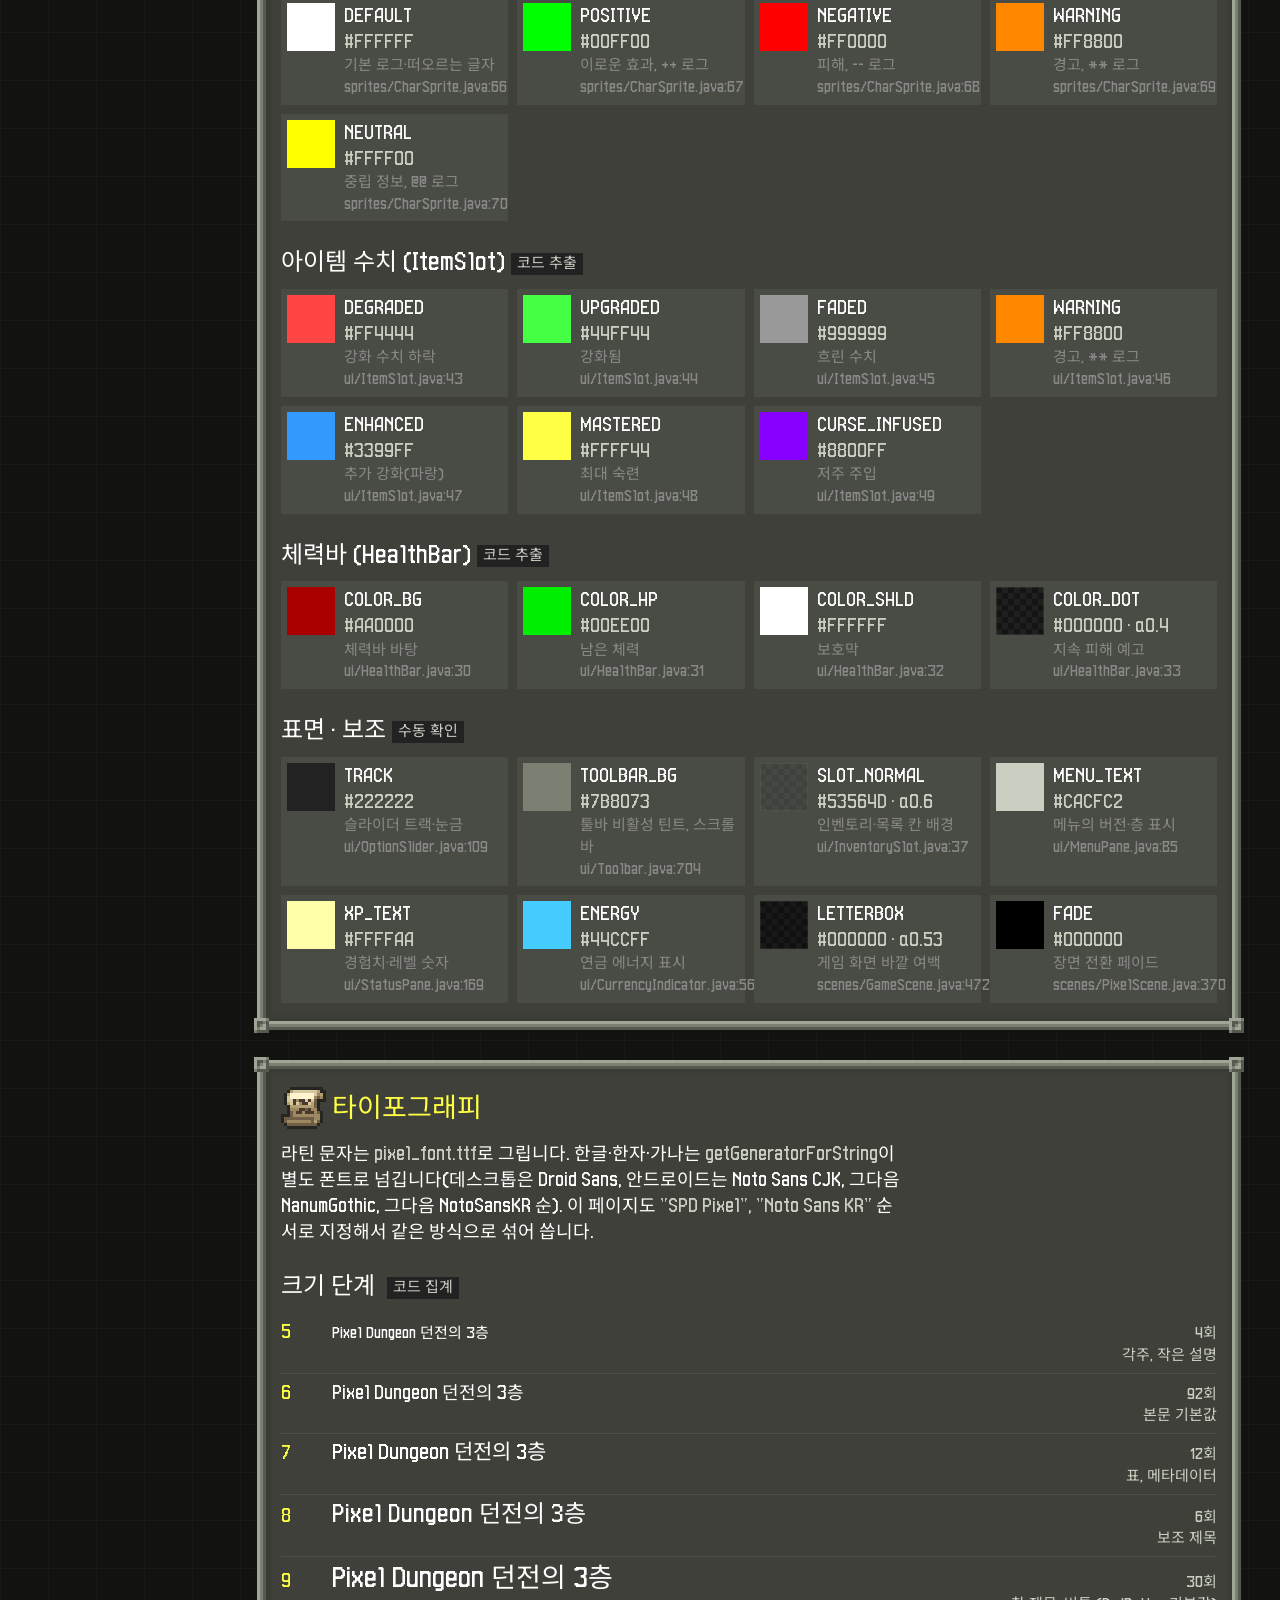
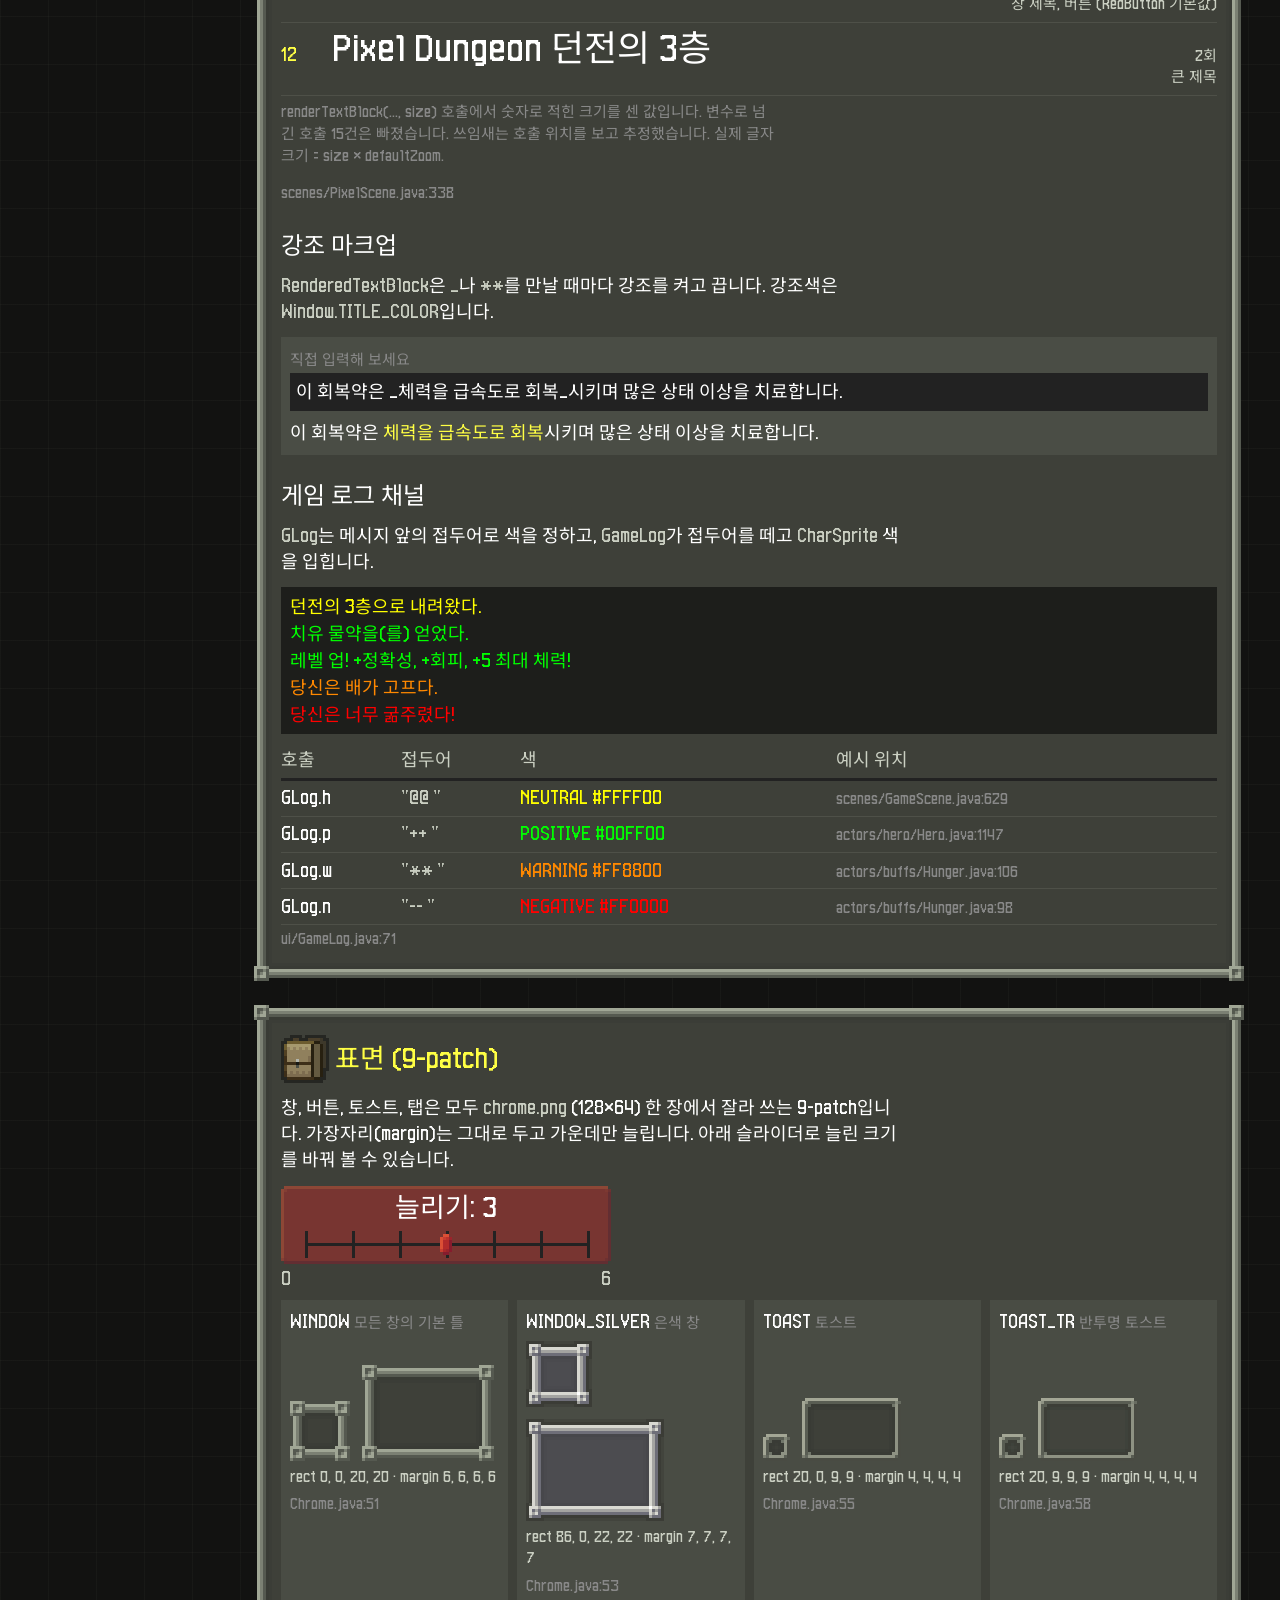
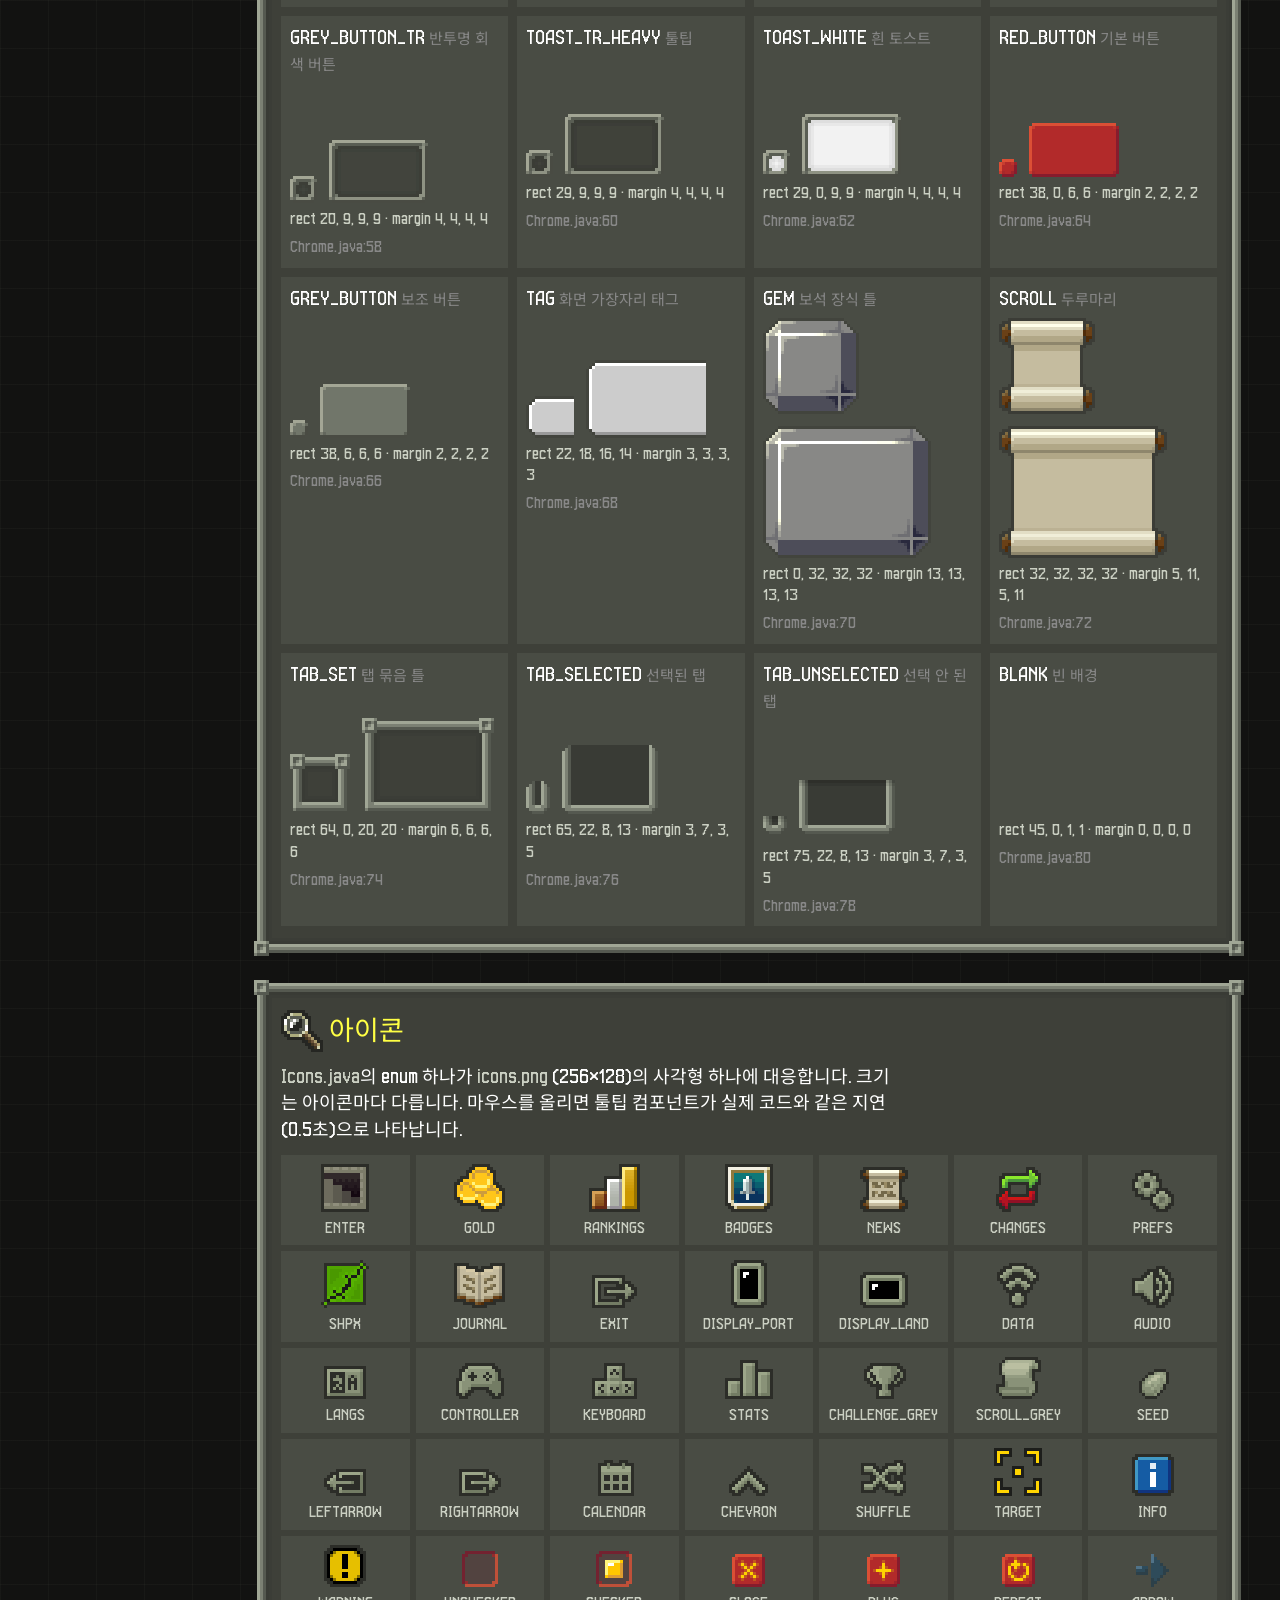
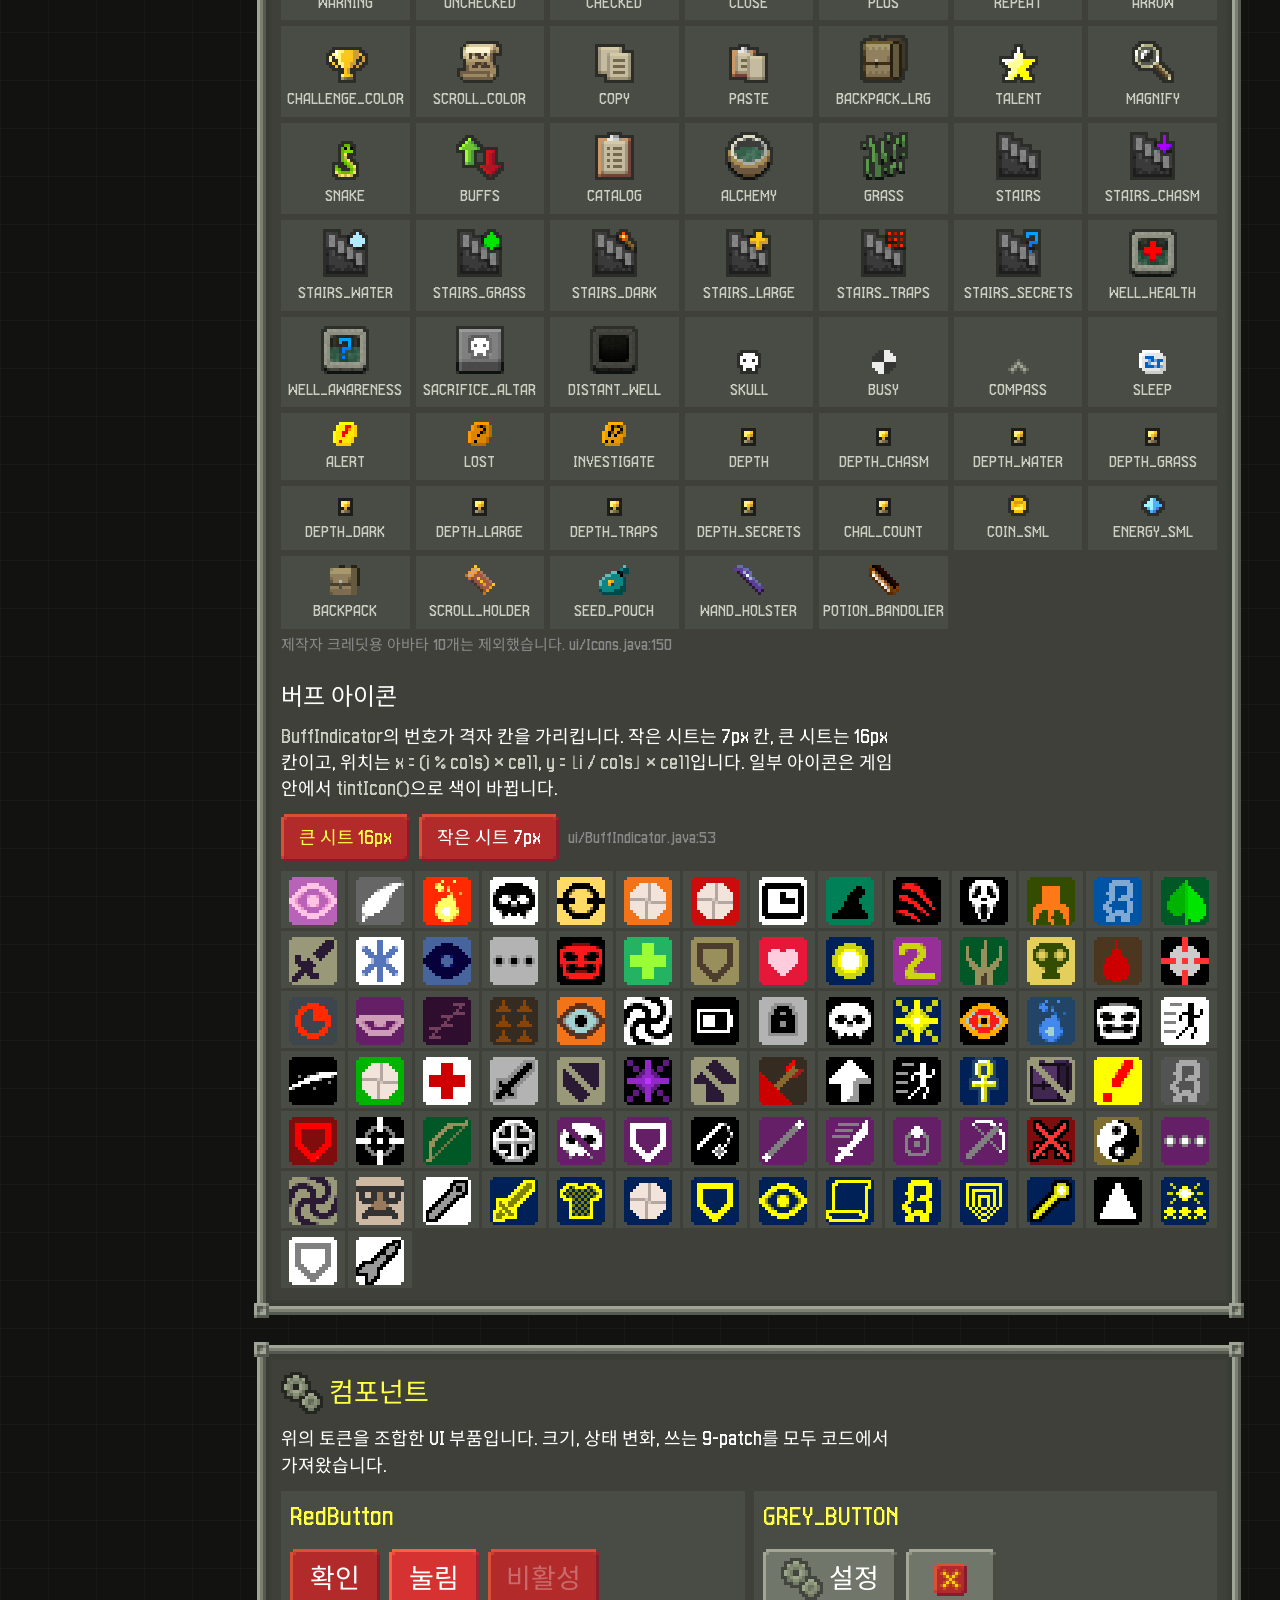
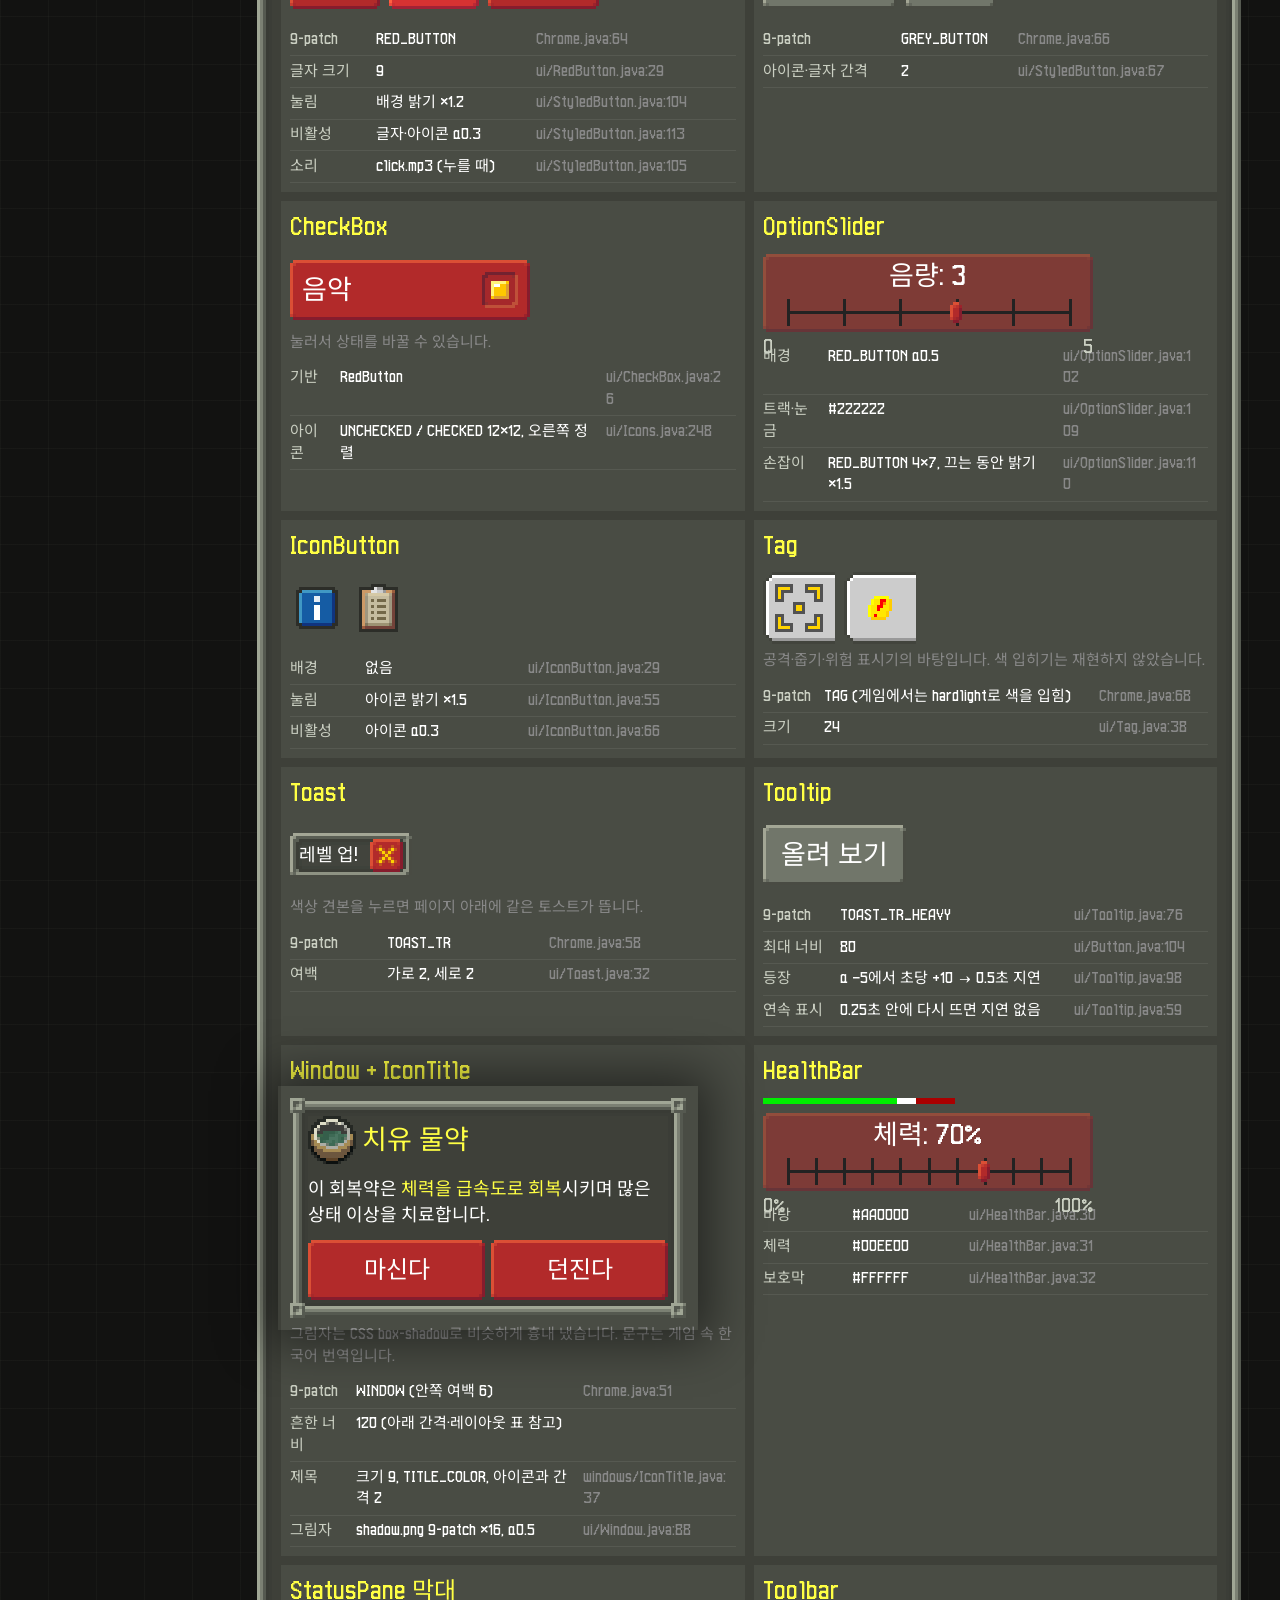
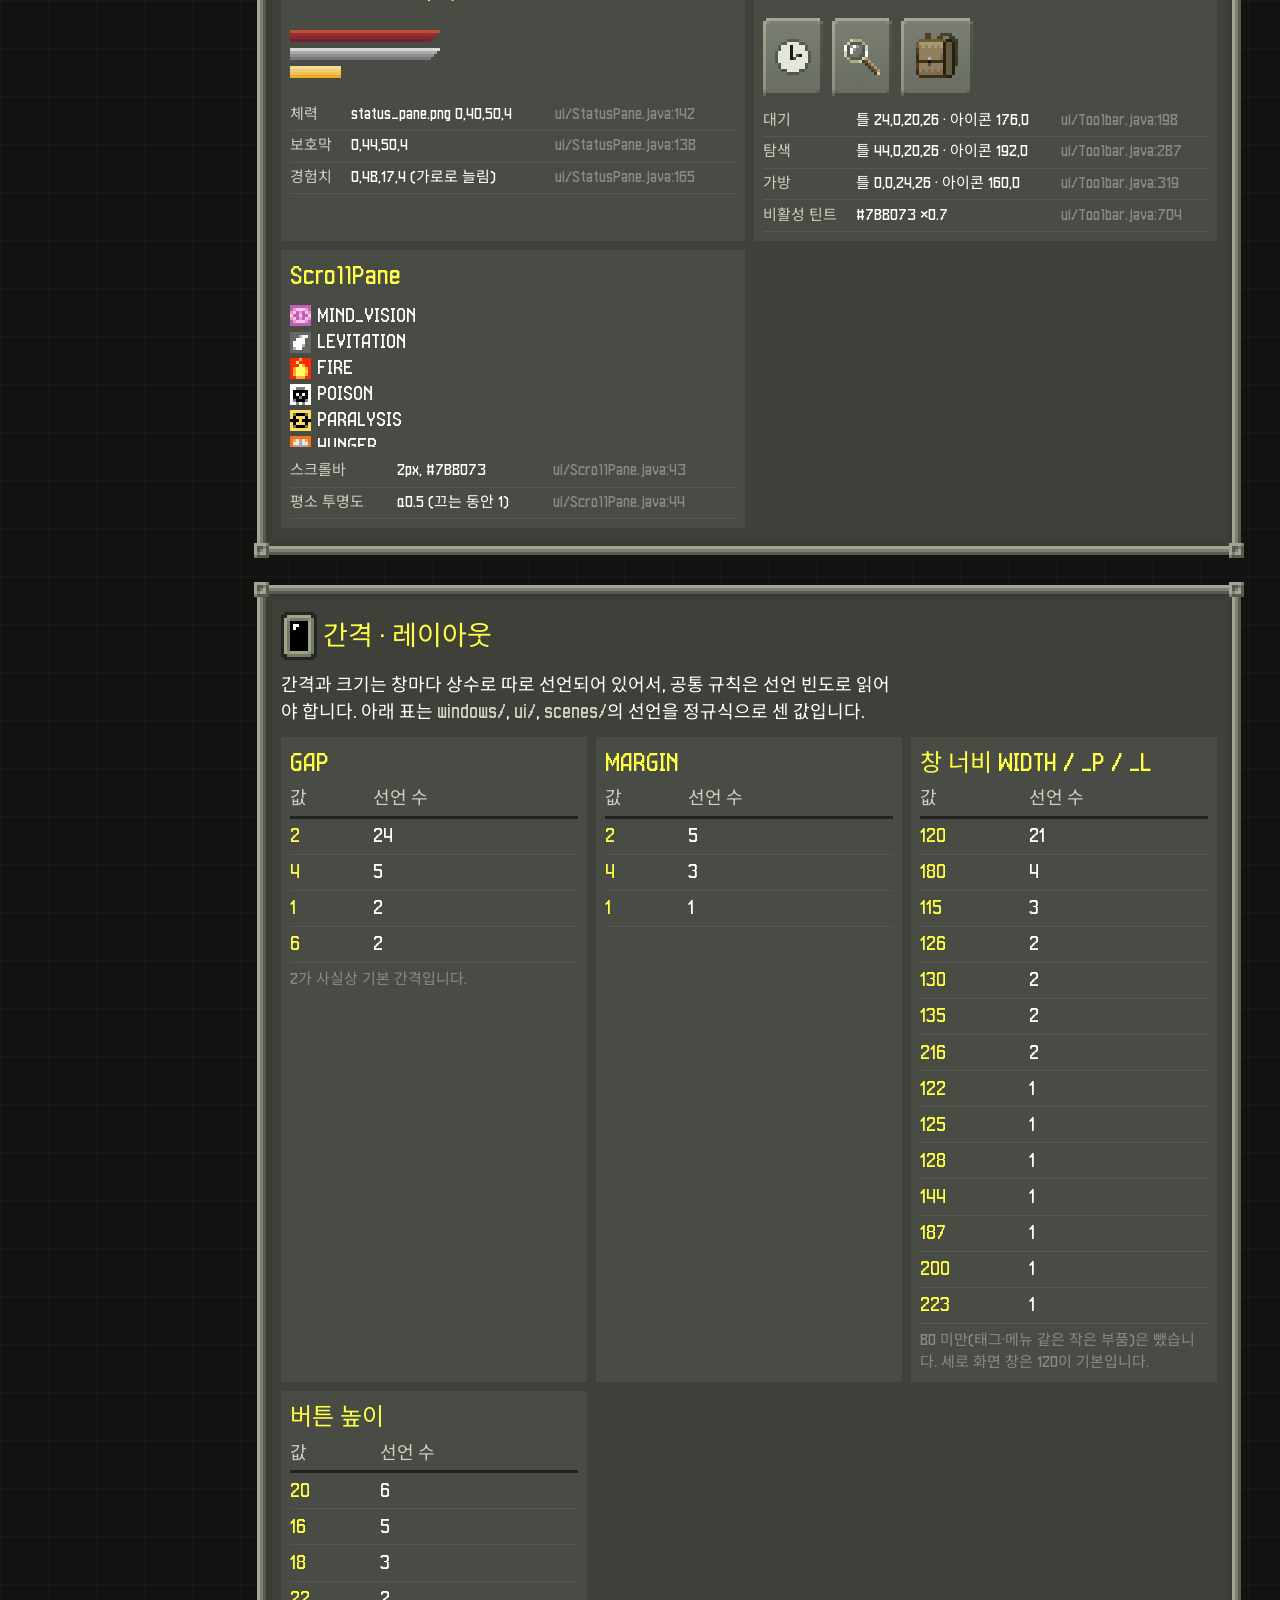
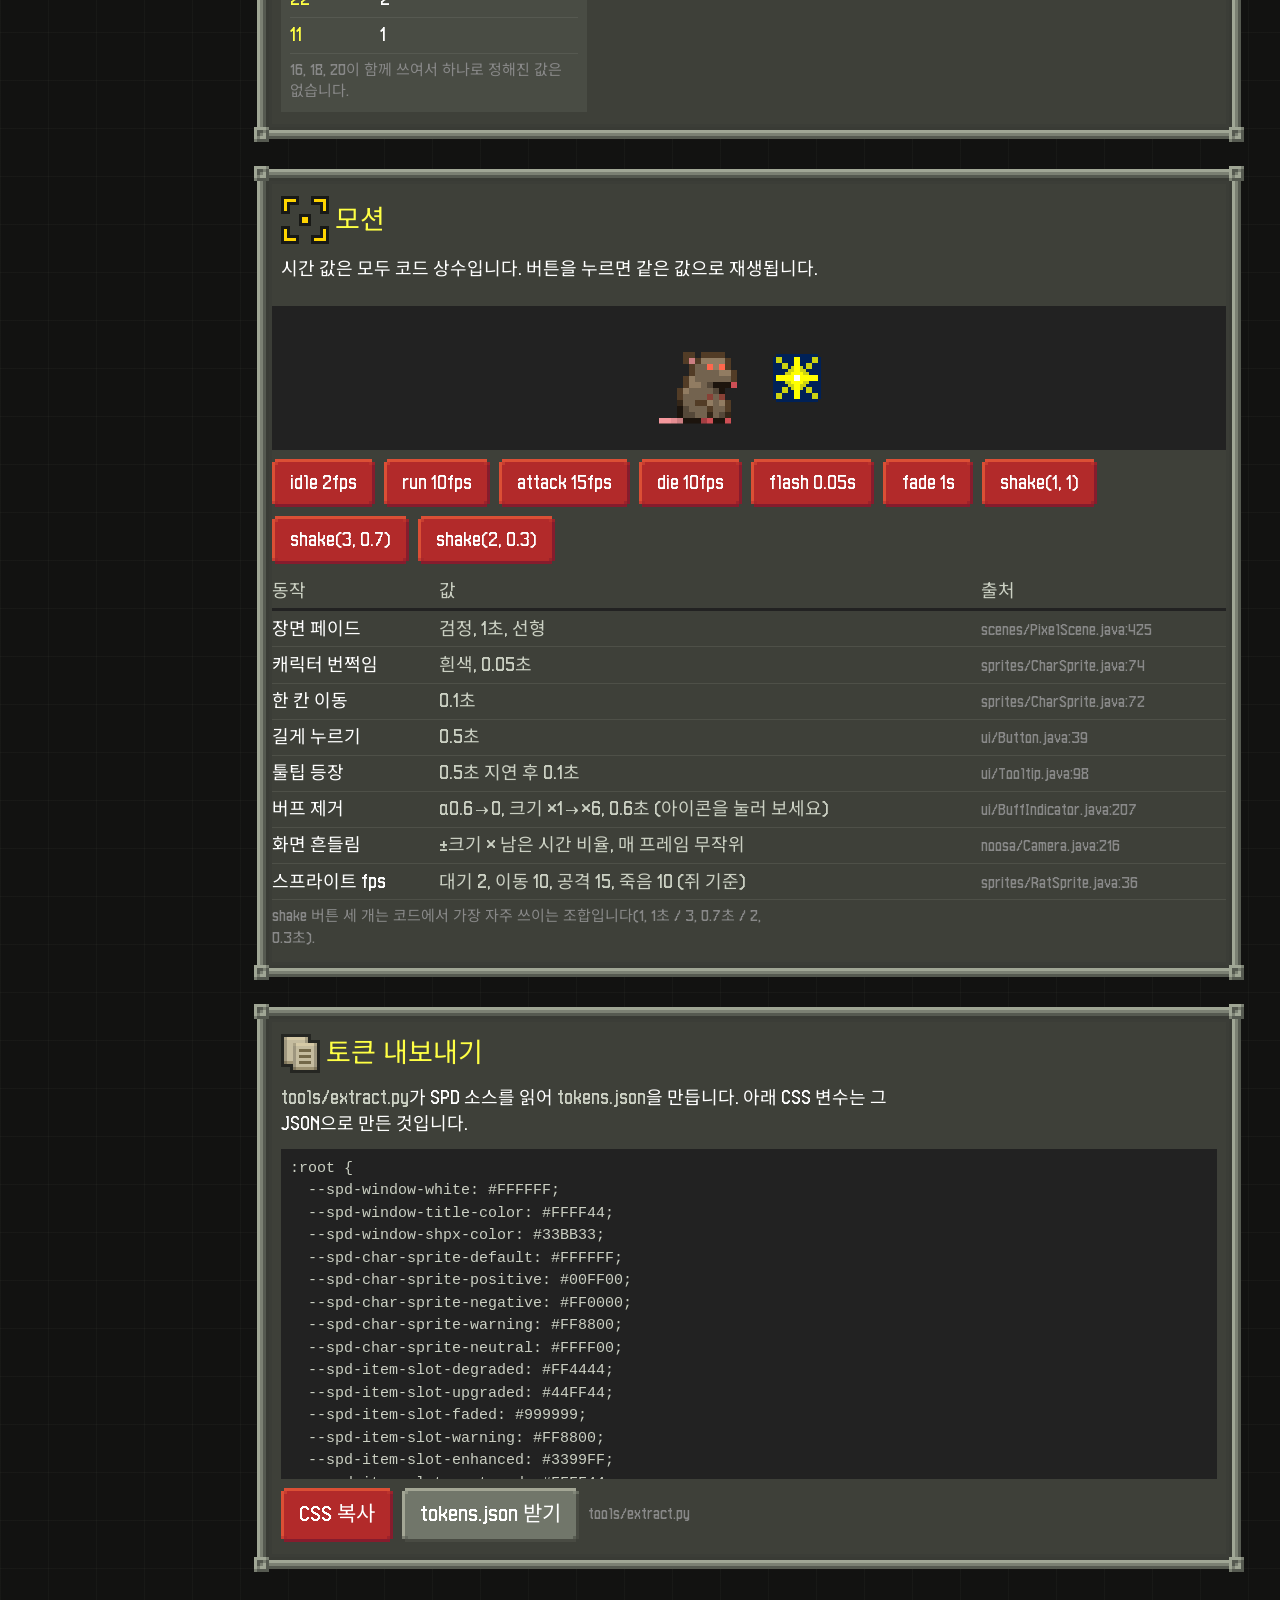
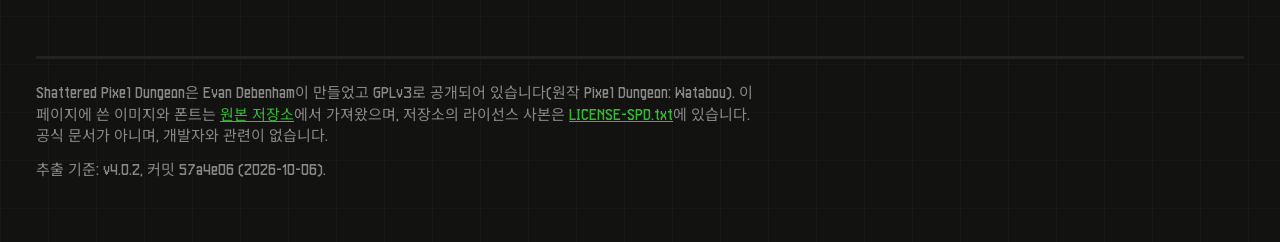
==== commit 3863e99e: "Move the builds page to its own site The builds and gear tiers now live in MrTMI-0315/spd-builds, so" ====
--- a/index.html
+++ b/index.html
@@ -20,7 +20,6 @@
     <div class="zoom" role="group" aria-label="픽셀 배율">
       <span class="menu">배율 <code>defaultZoom</code></span>
       <span id="zoom-btns" class="row"></span>
-      <a class="t6" href="builds.html">직업별 빌드 · 장비 티어 →</a>
     </div>
     <div class="stats" id="stats"></div>
   </header>
